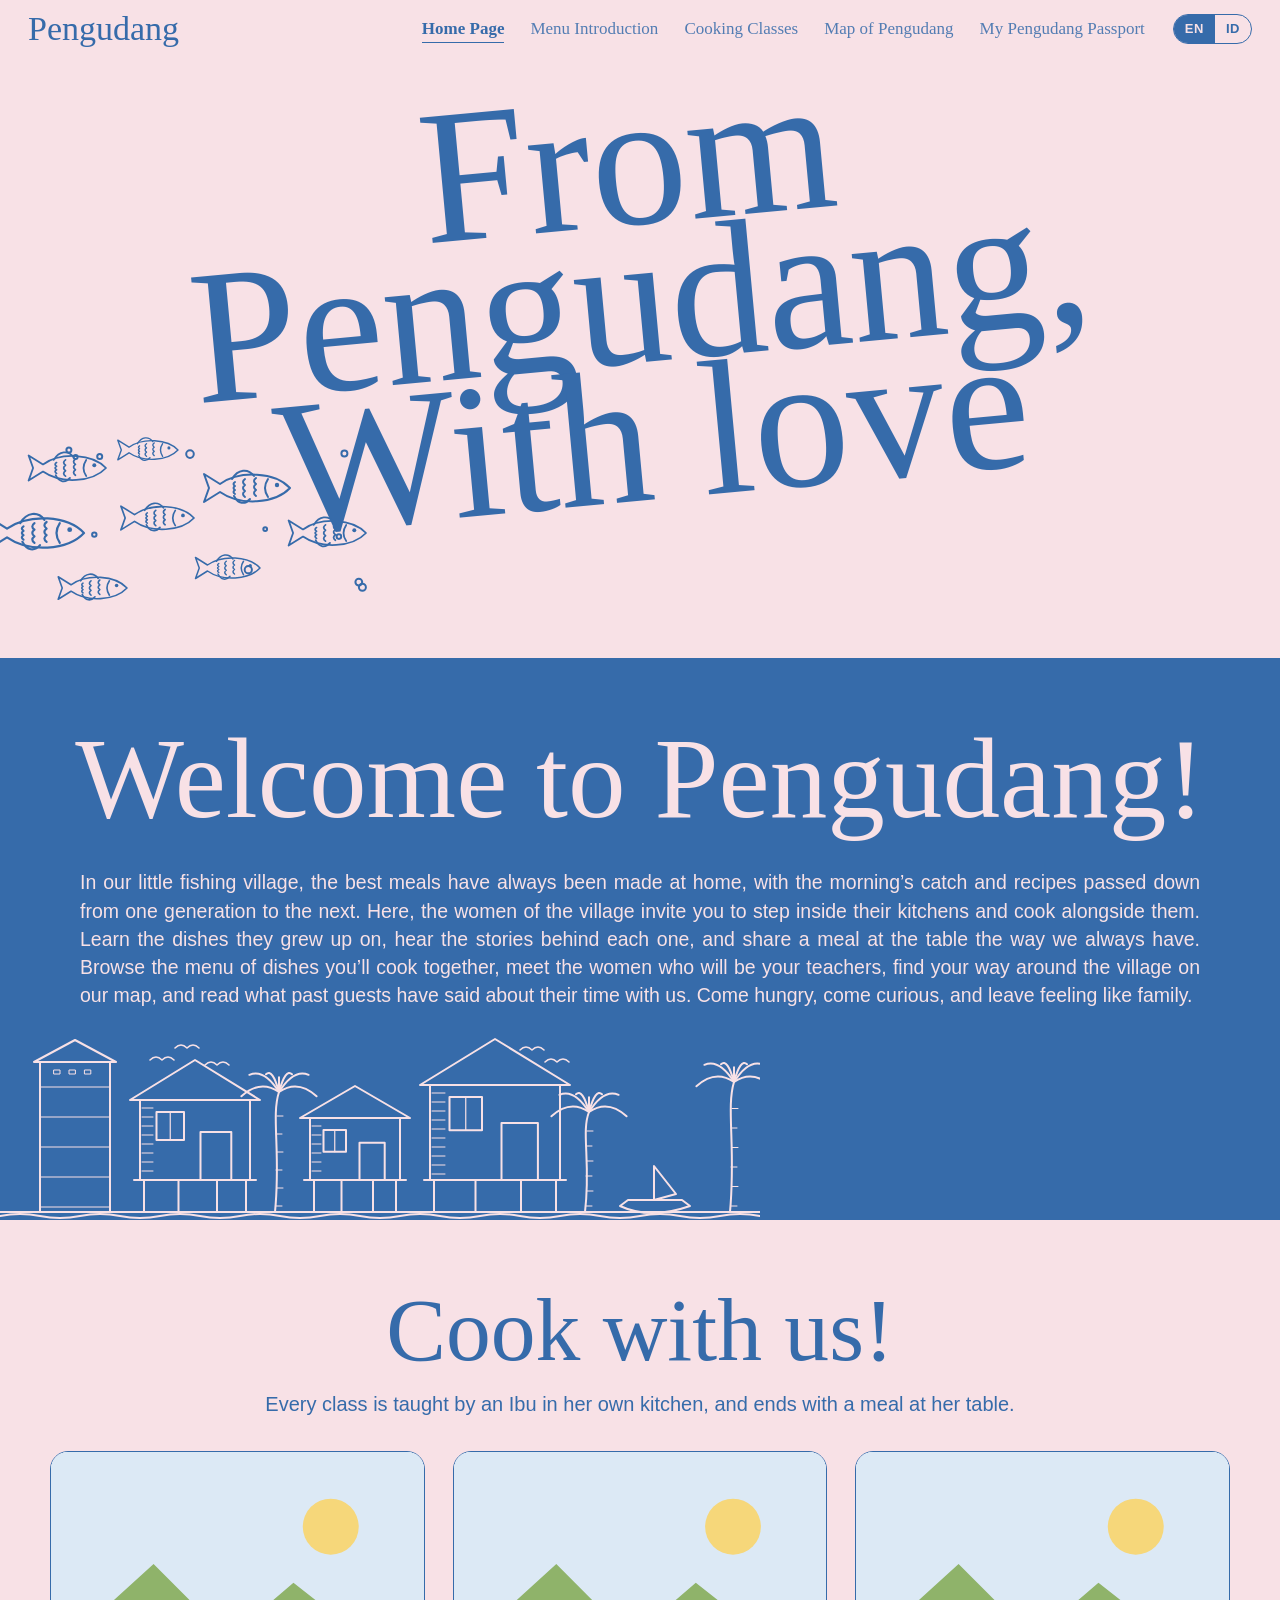
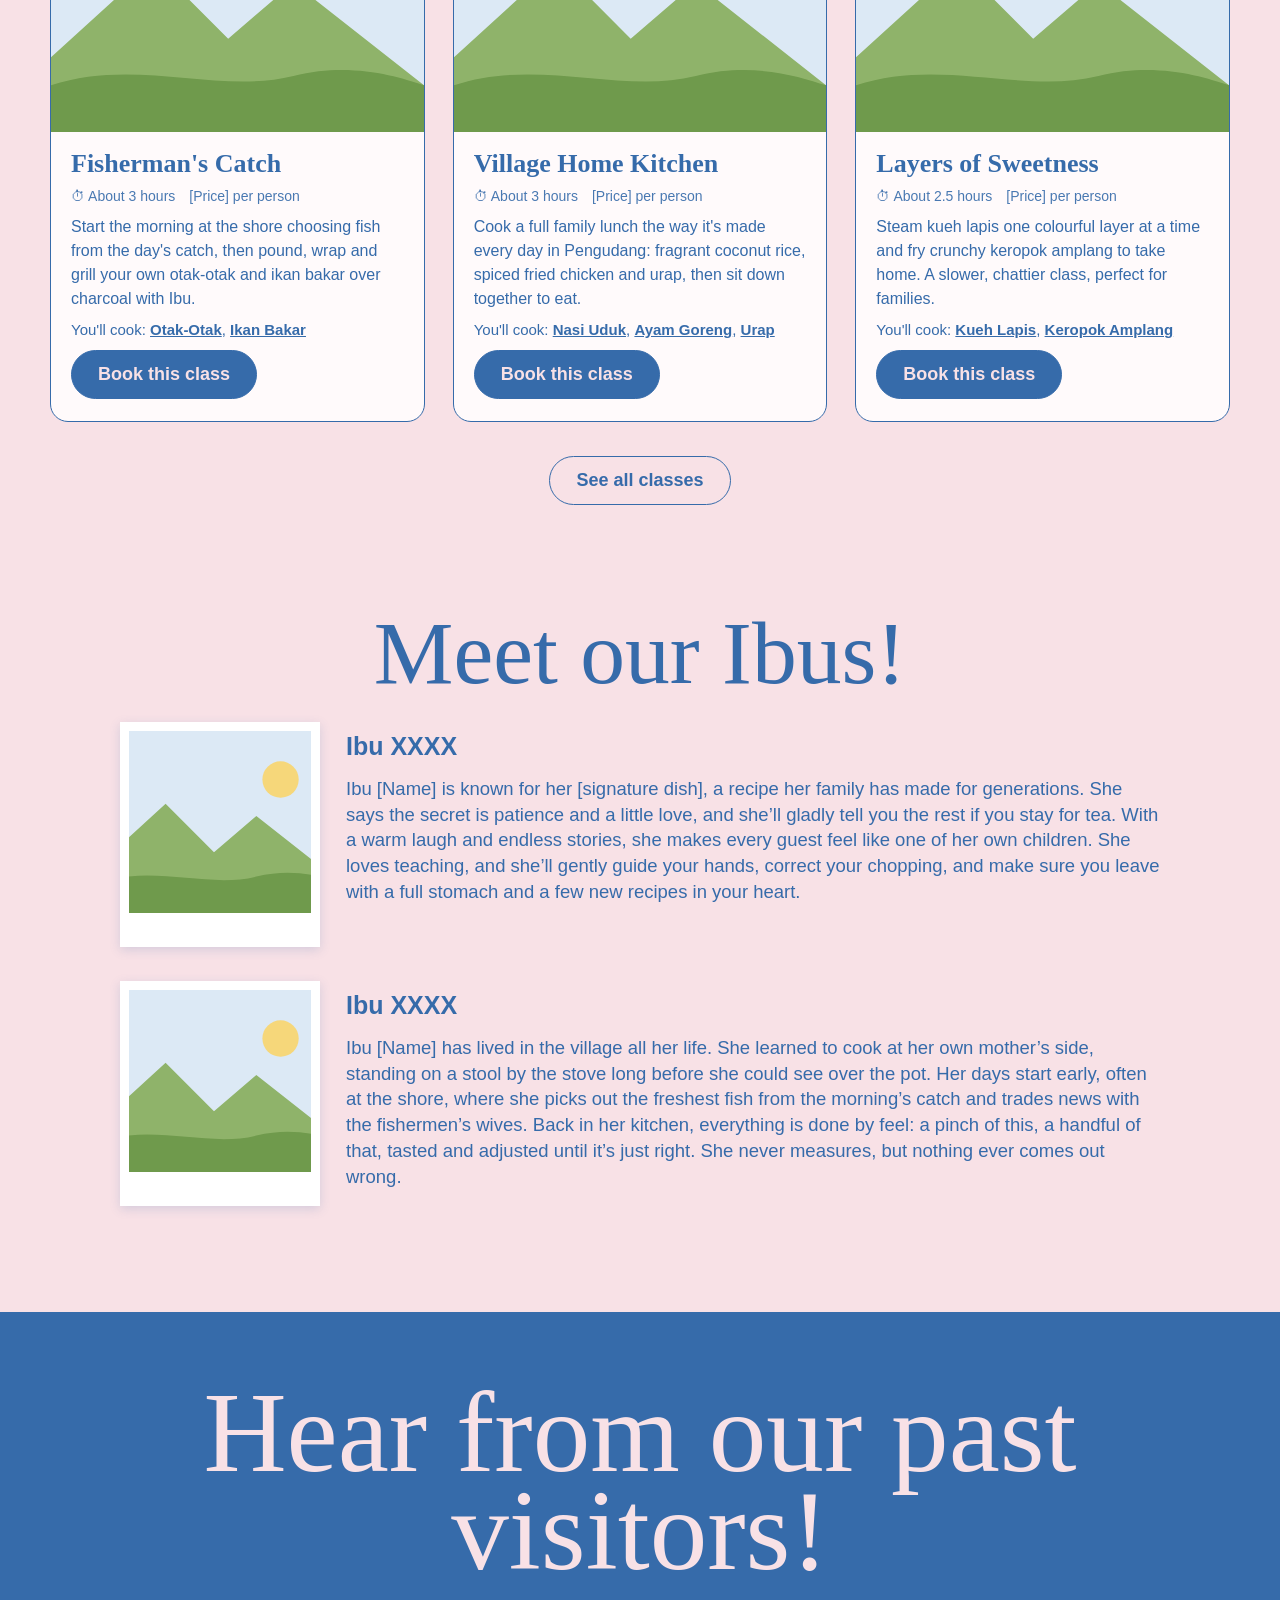
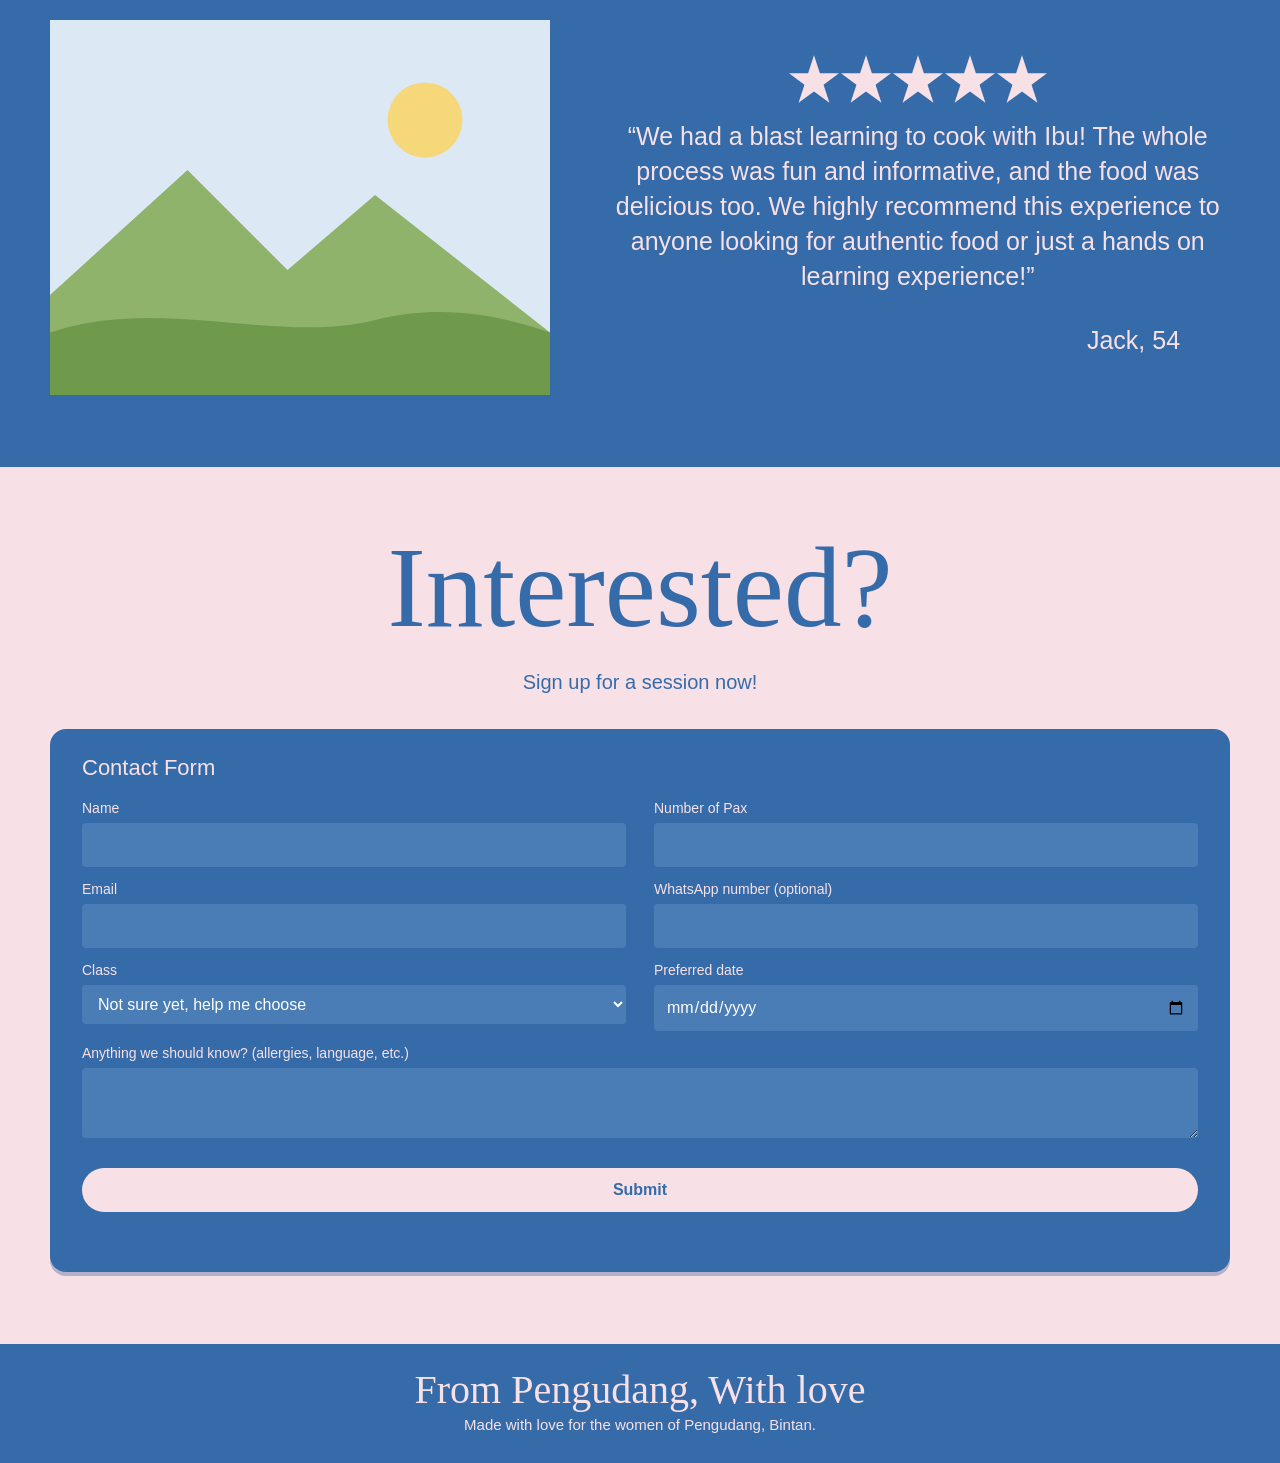
==== index.html @ 077ce066 "Pengudang cooking class website from Canva design Bilingual (EN/ID) static site: home, menu with dis" ====
<!doctype html>
<html lang="en">
<head>
<meta charset="utf-8">
<meta name="viewport" content="width=device-width, initial-scale=1">
<title>From Pengudang, With love</title>
<meta name="description" content="Cook with the women of Pengudang, a fishing village on Bintan island, Indonesia. Cooking classes, village map and stories behind each dish.">
<link rel="icon" href="images/graphics/favicon.svg" type="image/svg+xml">
<link rel="stylesheet" href="css/fonts.css">
<link rel="stylesheet" href="css/style.css">
</head>
<body data-page="home">
<header id="nav"></header>
<main>
  <section class="section section--pink hero">
    <h1 class="hero__title" data-i18n-html="home.title">From Pengudang,<br>With love</h1>
    <div class="deco deco--fish" aria-hidden="true"></div>
  </section>

  <section class="section section--blue welcome">
    <div class="wrap">
      <h2 class="script-title" data-i18n="home.welcome">Welcome to Pengudang!</h2>
      <p data-i18n="home.intro"></p>
    </div>
    <div class="deco deco--village" aria-hidden="true"></div>
  </section>

  <section class="section section--pink">
    <div class="wrap">
      <h2 class="script-title script-title--md" data-i18n="home.classesTitle">Cook with us!</h2>
      <p class="subtitle" data-i18n="home.classesSub"></p>
      <div class="class-grid" id="home-classes"></div>
      <p class="center"><a class="btn" href="classes.html" data-i18n="home.allClasses">See all classes</a></p>
    </div>
  </section>

  <section class="section section--pink" style="padding-top:20px">
    <div class="wrap">
      <h2 class="script-title script-title--md" data-i18n="home.ibus">Meet our Ibus!</h2>
      <div id="ibus"></div>
    </div>
  </section>

  <section class="section section--blue">
    <div class="wrap">
      <h2 class="script-title" data-i18n="home.reviews">Hear from our past visitors!</h2>
      <div id="reviews"></div>
    </div>
  </section>

  <section class="section section--pink" id="book">
    <div class="wrap">
      <h2 class="script-title" data-i18n="home.interested">Interested?</h2>
      <p class="subtitle" data-i18n="home.signup">Sign up for a session now!</p>
      <div data-booking></div>
    </div>
  </section>
</main>
<footer id="footer"></footer>
<script src="js/i18n.js"></script>
<script src="js/data.js"></script>
<script src="js/main.js"></script>
</body>
</html>
---- css/fonts.css ----
/* Self-hosted Google Fonts (via Fontsource, SIL Open Font License) */
@font-face { font-family: "Allison"; src: url(../fonts/allison-latin-400-normal.woff2) format("woff2"); font-weight: 400; font-display: swap; }
@font-face { font-family: "Arimo"; src: url(../fonts/arimo-latin-400-normal.woff2) format("woff2"); font-weight: 400; font-display: swap; }
@font-face { font-family: "Arimo"; src: url(../fonts/arimo-latin-600-normal.woff2) format("woff2"); font-weight: 600; font-display: swap; }
@font-face { font-family: "Arimo"; src: url(../fonts/arimo-latin-700-normal.woff2) format("woff2"); font-weight: 700; font-display: swap; }
@font-face { font-family: "Cormorant Garamond"; src: url(../fonts/cormorant-garamond-latin-500-normal.woff2) format("woff2"); font-weight: 500; font-display: swap; }
@font-face { font-family: "Cormorant Garamond"; src: url(../fonts/cormorant-garamond-latin-600-normal.woff2) format("woff2"); font-weight: 600; font-display: swap; }
@font-face { font-family: "Cormorant Garamond"; src: url(../fonts/cormorant-garamond-latin-700-normal.woff2) format("woff2"); font-weight: 700; font-display: swap; }
---- css/style.css ----
/* From Pengudang, With love — styles matched to the Canva design */
:root {
  --blue: #366baa;
  --blue-dark: #2b5a93;
  --pink: #f8e1e6;
  --pink-deep: #f1c9d2;
  --white: #fffafb;
  --script: "Allison", "Sacramento", cursive;
  --serif: "Cormorant Garamond", "Libre Caslon Text", Georgia, serif;
  --sans: "Arimo", "Open Sans", Arial, sans-serif;
  --maxw: 1180px;
}

* { box-sizing: border-box; }
html { scroll-behavior: smooth; }
body {
  margin: 0;
  background: var(--pink);
  color: var(--blue);
  font-family: var(--sans);
  font-size: 18px;
  line-height: 1.5;
  -webkit-font-smoothing: antialiased;
}
img { max-width: 100%; display: block; }
a { color: inherit; }
button { font: inherit; }

/* ---------- Sections ---------- */
.section { position: relative; padding: 72px 24px; overflow: hidden; }
.section--blue { background: var(--blue); color: var(--pink); }
.section--pink { background: var(--pink); color: var(--blue); }
.wrap { max-width: var(--maxw); margin: 0 auto; position: relative; z-index: 1; }

.script-title {
  font-family: var(--script);
  font-weight: 400;
  line-height: .85;
  text-align: center;
  margin: 0 0 .35em;
  font-size: clamp(64px, 9vw, 120px);
}
.script-title--md { font-size: clamp(56px, 7vw, 96px); }
.subtitle { text-align: center; margin: -10px 0 32px; font-size: 20px; }
.subtitle a { font-weight: 700; }

/* ---------- Navigation ---------- */
.nav {
  position: sticky; top: 0; z-index: 50;
  display: flex; align-items: center; justify-content: flex-end; gap: 28px;
  padding: 12px 28px;
  background: rgba(248, 225, 230, .94);
  backdrop-filter: blur(6px);
  font-family: var(--serif);
  font-size: 17px;
}
.nav--blue { background: rgba(54, 107, 170, .96); color: var(--pink); }
.nav__brand { margin-right: auto; font-family: var(--script); font-size: 34px; line-height: 1; text-decoration: none; }
.nav__links { display: flex; gap: 26px; list-style: none; margin: 0; padding: 0; }
.nav__links a { text-decoration: none; opacity: .85; padding: 4px 0; border-bottom: 1.5px solid transparent; }
.nav__links a:hover { opacity: 1; }
.nav__links a[aria-current="page"] { opacity: 1; font-weight: 700; border-bottom-color: currentColor; }
.lang { display: inline-flex; border: 1.5px solid currentColor; border-radius: 99px; overflow: hidden; font-family: var(--sans); font-size: 13px; }
.lang button { background: none; border: 0; color: inherit; padding: 4px 11px; cursor: pointer; font-weight: 700; letter-spacing: .04em; }
.lang button[aria-pressed="true"] { background: var(--blue); color: var(--pink); }
.nav--blue .lang button[aria-pressed="true"] { background: var(--pink); color: var(--blue); }
.nav__toggle { display: none; background: none; border: 0; color: inherit; cursor: pointer; padding: 4px; }

/* ---------- Hero ---------- */
.hero { min-height: 600px; display: grid; place-items: center; padding-top: 30px; padding-bottom: 150px; }
.hero__title {
  font-family: var(--script);
  font-size: clamp(96px, 15vw, 210px);
  line-height: .72;
  text-align: center;
  font-weight: 400;
  transform: rotate(-5.3deg);
  margin: 0;
}
.deco {
  position: absolute; pointer-events: none;
  -webkit-mask-repeat: no-repeat; mask-repeat: no-repeat;
  -webkit-mask-size: contain; mask-size: contain;
  -webkit-mask-position: left bottom; mask-position: left bottom;
}
.deco--fish { left: 0; bottom: 30px; width: min(400px, 60vw); aspect-ratio: 2/1; background: var(--blue);
  -webkit-mask-image: url(../images/graphics/fish.svg); mask-image: url(../images/graphics/fish.svg); }
.deco--fish-right { left: auto; right: 0; top: 40px; bottom: auto; transform: scaleX(-1); opacity: .5; width: min(240px, 40vw); }
.deco--village { left: 0; bottom: 0; width: min(760px, 95vw); aspect-ratio: 4/1; background: var(--pink);
  -webkit-mask-image: url(../images/graphics/village.svg); mask-image: url(../images/graphics/village.svg); }

/* ---------- Welcome ---------- */
.welcome { padding-bottom: 210px; }
.welcome p { text-align: justify; font-size: 19.5px; line-height: 1.45; max-width: 1120px; margin: 0 auto; }
.btn {
  display: inline-block; text-decoration: none; cursor: pointer;
  border: 1.5px solid currentColor; border-radius: 99px;
  padding: 10px 26px; font-weight: 700; background: transparent; color: inherit;
  transition: background .15s, color .15s;
}
.btn--solid { background: var(--blue); color: var(--pink); border-color: var(--blue); }
.btn--solid:hover { background: var(--blue-dark); }
.section--blue .btn--solid { background: var(--pink); color: var(--blue); border-color: var(--pink); }
.btn:hover { background: var(--blue); color: var(--pink); }
.section--blue .btn:hover { background: var(--pink); color: var(--blue); }
.center { text-align: center; }

/* ---------- Class cards ---------- */
.class-grid { display: grid; grid-template-columns: repeat(3, 1fr); gap: 28px; margin: 10px 0 34px; }
.class-card {
  background: var(--white); border: 1.5px solid var(--blue); border-radius: 18px; overflow: hidden;
  display: flex; flex-direction: column;
}
.class-card__img { aspect-ratio: 4/3; object-fit: cover; width: 100%; background: #dce9f5; }
.class-card__body { padding: 18px 20px 22px; display: flex; flex-direction: column; gap: 8px; flex: 1; }
.class-card h3 { font-family: var(--serif); font-size: 26px; margin: 0; line-height: 1.1; }
.class-card .meta { font-size: 14px; display: flex; gap: 14px; flex-wrap: wrap; opacity: .9; }
.class-card p { margin: 0; font-size: 16px; }
.class-card .dishes { font-size: 15px; }
.class-card .dishes a { font-weight: 700; }
.class-card .btn { margin-top: auto; align-self: flex-start; }
.includes { display: grid; grid-template-columns: repeat(4, 1fr); gap: 18px; list-style: none; padding: 0; margin: 0; }
.includes li { border: 1.5px dashed var(--blue); border-radius: 14px; padding: 16px; font-size: 16px; text-align: center; }

/* ---------- Ibus ---------- */
.ibu { display: grid; grid-template-columns: 200px 1fr; gap: 26px; align-items: start; max-width: 1040px; margin: 0 auto 34px; }
.polaroid { background: #fff; padding: 9px 9px 34px; box-shadow: 0 3px 10px rgba(54,107,170,.18); }
.polaroid img { aspect-ratio: 1/1; object-fit: cover; width: 100%; }
.ibu h3 { margin: 6px 0 10px; font-size: 25px; font-weight: 700; }
.ibu p { margin: 0; font-size: 18.5px; line-height: 1.4; }

/* ---------- Reviews ---------- */
.review { display: grid; grid-template-columns: 1fr 1.25fr; gap: 56px; align-items: center; }
.review__img { width: 100%; aspect-ratio: 4/3; object-fit: cover; }
.review__body { text-align: center; }
.stars { display: flex; justify-content: center; gap: 2px; margin-bottom: 16px; }
.stars svg { width: 50px; height: 48px; fill: var(--pink); }
.review blockquote { margin: 0; font-size: 25px; line-height: 1.4; }
.review cite { display: block; text-align: right; font-style: normal; font-size: 25px; margin-top: 28px; padding-right: 8%; }
.carousel__dots { display: flex; justify-content: center; gap: 10px; margin-top: 30px; }
.carousel__dots button { width: 12px; height: 12px; border-radius: 50%; border: 1.5px solid var(--pink); background: none; cursor: pointer; padding: 0; }
.carousel__dots button[aria-pressed="true"] { background: var(--pink); }

/* ---------- Form ---------- */
.form-card {
  background: var(--blue); color: var(--pink);
  border-radius: 16px; padding: 22px 32px 30px; max-width: 1210px; margin: 0 auto;
  box-shadow: 0 4px 0 rgba(43,90,147,.35);
}
.form-card h3 { margin: 0 0 14px; font-size: 22px; font-weight: 400; }
.form-grid { display: grid; grid-template-columns: 1fr 1fr; gap: 0 28px; }
.form-grid .full { grid-column: 1 / -1; }
.field { display: block; margin-bottom: 12px; }
.field span { display: block; font-size: 14px; margin-bottom: 4px; }
.field input, .field select, .field textarea {
  width: 100%; border: 0; border-radius: 4px; padding: 10px 12px;
  background: #4a7cb6; color: #fff; font: inherit; font-size: 16px;
}
.field input::placeholder, .field textarea::placeholder { color: rgba(255,255,255,.6); }
.field input:focus, .field select:focus, .field textarea:focus { outline: 2px solid var(--pink); }
.field select option { color: #222; }
.field textarea { min-height: 70px; resize: vertical; }
.submit {
  display: block; width: 100%; margin-top: 10px; border: 0; border-radius: 99px;
  background: var(--pink); color: var(--blue); padding: 10px; font-weight: 700; cursor: pointer; font-size: 16px;
}
.submit:hover { background: #fff; }
.form-msg { margin: 14px 0 0; text-align: center; font-size: 16px; min-height: 1em; }

/* ---------- Menu ---------- */
.menu-cat { margin-bottom: 28px; }
.menu-cat h2 {
  font-family: var(--serif); font-weight: 500; font-size: 30px; margin: 0 0 12px;
  text-decoration: underline; text-underline-offset: 5px; text-decoration-thickness: 1.5px;
}
.dish-grid { display: grid; grid-template-columns: repeat(2, 1fr); gap: 26px 40px; max-width: 900px; margin: 0 auto; }
.dish-grid--single { grid-template-columns: 1fr; }
.dish { text-align: center; text-decoration: none; display: block; }
.dish img {
  width: min(250px, 100%); aspect-ratio: 1/1; object-fit: cover; margin: 0 auto 10px;
  border-radius: 50%; transition: transform .2s;
}
.dish:hover img { transform: scale(1.04) rotate(-2deg); }
.dish span { font-size: 17px; text-decoration: underline; text-underline-offset: 3px; }

.dish-detail { display: none; }
.dish-detail.is-open { display: block; }
.dish-detail .script-title { text-align: left; margin-bottom: 18px; }
.dish-detail__story { font-size: 20px; margin: 0 0 26px; }
.dish-detail__row { display: grid; grid-template-columns: 380px 1fr; gap: 40px; align-items: center; }
.dish-detail__row img { border-radius: 50%; aspect-ratio: 1/1; object-fit: cover; width: 100%; }
.dish-detail__row p { font-size: 18px; margin: 0; }
.dish-detail__actions { display: flex; justify-content: flex-end; gap: 14px; margin-top: 24px; flex-wrap: wrap; }

/* ---------- Map ---------- */
.map-box { position: relative; max-width: 620px; margin: 0 auto; }
.map-box img { width: 100%; }
.marker {
  position: absolute; transform: translate(-50%, -100%);
  width: 38px; height: 50px; background: none; border: 0; padding: 0; cursor: pointer;
  transition: transform .15s;
}
.marker:hover, .marker:focus-visible { transform: translate(-50%, -108%) scale(1.12); }
.marker svg { width: 100%; height: 100%; filter: drop-shadow(0 2px 2px rgba(0,0,0,.35)); }
.marker.is-stamped svg .pin { fill: #c2185b; }
.marker__label {
  position: absolute; left: 50%; top: -6px; transform: translate(-50%, -100%);
  background: var(--pink); color: var(--blue); font-size: 13px; font-weight: 700;
  padding: 3px 8px; border-radius: 6px; white-space: nowrap; opacity: 0; transition: opacity .15s; pointer-events: none;
}
.marker:hover .marker__label, .marker:focus-visible .marker__label { opacity: 1; }
.map-link { display: block; text-align: center; margin-top: 18px; font-size: 15px; }

.landmark { margin-bottom: 44px; scroll-margin-top: 80px; }
.landmark h3 { font-family: var(--serif); font-weight: 500; font-size: 30px; margin: 0 0 14px; }
.landmark__row { display: grid; grid-template-columns: 380px 1fr; gap: 34px; align-items: start; }
.landmark__row img { width: 100%; aspect-ratio: 4/3; object-fit: cover; }
.landmark__row p { margin: 0 0 14px; font-size: 18px; }
.landmark.is-flash { animation: flash 1.2s ease; }
@keyframes flash { 0%, 100% { background: transparent; } 30% { background: rgba(54,107,170,.08); } }

.guest-grid { display: grid; grid-template-columns: repeat(3, 1fr); gap: 22px; align-items: stretch; }
.guest-grid img { width: 100%; aspect-ratio: 4/3; object-fit: cover; }
.add-box {
  border: 2px dashed var(--blue); display: flex; flex-direction: column; align-items: center; justify-content: center;
  text-align: center; padding: 20px; font-weight: 700; font-size: 18px; cursor: pointer; background: none; color: var(--blue);
  min-height: 200px; gap: 12px;
}
.add-box:hover { background: rgba(54,107,170,.06); }
.add-box .plus { width: 36px; height: 36px; border: 2px solid var(--blue); display: grid; place-items: center; font-size: 22px; line-height: 1; }

/* ---------- Passport ---------- */
.passport-page .script-title { font-size: clamp(56px, 6vw, 80px); margin-top: 10px; }
.passport {
  display: grid; grid-template-columns: 1fr 1fr; max-width: 980px; margin: 0 auto;
  border: 2px solid #1d2a3d; border-radius: 14px; overflow: hidden;
  background: #efe9de; box-shadow: 0 10px 30px rgba(54,107,170,.25);
  min-height: 520px;
}
.passport__left, .passport__right { padding: 28px; position: relative; }
.passport__left { background: linear-gradient(90deg, #ece6da 85%, #ddd5c6); }
.passport__right { background: linear-gradient(90deg, #d9d1c1, #f2ede3 12%); }
.passport__right::before {
  content: ""; position: absolute; inset: 40px; opacity: .05; pointer-events: none;
  background: url(../images/graphics/globe.svg) center/contain no-repeat;
}
.passport label.name { display: block; font-size: 12px; text-transform: uppercase; letter-spacing: .1em; color: #5b5b5b; }
.passport input.name {
  width: 100%; border: 0; border-bottom: 1.5px solid #9a917f; background: transparent; padding: 6px 0;
  font-family: var(--script); font-size: 44px; color: var(--blue); line-height: 1;
}
.passport input.name:focus { outline: none; border-bottom-color: var(--blue); }
.photos { position: relative; margin-top: 18px; min-height: 330px; }
.photo-frame {
  position: absolute; width: 58%; padding: 8px; background: #fff;
  border: 3px solid transparent;
  border-image: repeating-linear-gradient(45deg, #c62828 0 10px, #fff 10px 20px, #1565c0 20px 30px, #fff 30px 40px) 6;
  box-shadow: 0 4px 10px rgba(0,0,0,.25);
}
.photo-frame img { aspect-ratio: 4/3; object-fit: cover; width: 100%; }
.photo-frame:nth-child(1) { left: 2%; top: 0; transform: rotate(-6deg); }
.photo-frame:nth-child(2) { left: 30%; top: 140px; transform: rotate(5deg); }
.photo-frame:nth-child(3) { left: 8%; top: 220px; transform: rotate(-2deg); }
.photo-frame .remove { position: absolute; top: -10px; right: -10px; width: 24px; height: 24px; border-radius: 50%; border: 0; background: var(--blue); color: #fff; cursor: pointer; font-size: 14px; line-height: 1; }
.photos .add-box { position: absolute; left: 12%; top: 40px; width: 70%; min-height: 200px; font-size: 16px; }

.stamps-title { font-family: var(--serif); font-size: 24px; margin: 0 0 4px; position: relative; }
.progress { font-size: 14px; margin: 0 0 16px; color: #4c5b70; position: relative; }
.stamp-grid { display: grid; grid-template-columns: repeat(3, 1fr); gap: 14px; position: relative; }
.stamp {
  aspect-ratio: 1/1; border-radius: 50%; display: grid; place-items: center; text-align: center;
  font-size: 11px; font-weight: 700; padding: 10px; line-height: 1.2;
  border: 2px dashed #b8ae9b; color: #a39a88; text-transform: uppercase; letter-spacing: .04em;
}
.stamp.is-on {
  border: 3px double var(--c, var(--blue)); color: var(--c, var(--blue));
  transform: rotate(var(--r, -8deg)); background: rgba(255,255,255,.25);
  animation: thump .35s ease-out;
}
.stamp.is-on small { display: block; font-weight: 400; font-size: 10px; margin-top: 3px; }
@keyframes thump { 0% { transform: scale(1.6) rotate(var(--r)); opacity: 0; } 100% { transform: scale(1) rotate(var(--r)); opacity: 1; } }
.passport-actions { display: flex; flex-direction: column; align-items: center; gap: 10px; margin-top: 18px; }
.passport-actions a, .linklike { color: var(--blue); text-decoration: underline; background: none; border: 0; cursor: pointer; font-size: 17px; padding: 0; }
.passport-how { max-width: 760px; margin: 26px auto 0; text-align: center; font-size: 16px; }
.passport-how a { font-weight: 700; }
.cook-btn { position: relative; margin-top: 16px; font-size: 14px; padding: 7px 16px; }

/* ---------- Modal ---------- */
.modal { border: 0; padding: 0; border-radius: 16px; max-width: min(680px, 92vw); color: var(--blue); background: var(--pink); }
.modal::backdrop { background: rgba(29, 42, 61, .55); }
.modal__inner { padding: 26px; }
.modal img { width: 100%; aspect-ratio: 16/9; object-fit: cover; border-radius: 10px; margin-bottom: 14px; }
.modal h3 { font-family: var(--serif); font-size: 30px; margin: 0 0 8px; }
.modal p { margin: 0 0 12px; font-size: 16.5px; }
.modal__close { position: absolute; top: 10px; right: 12px; border: 0; background: var(--blue); color: var(--pink); width: 32px; height: 32px; border-radius: 50%; cursor: pointer; font-size: 18px; }
.modal__actions { display: flex; gap: 12px; flex-wrap: wrap; }

/* ---------- Footer ---------- */
.footer { background: var(--blue); color: var(--pink); text-align: center; padding: 26px 20px; font-size: 15px; }
.footer .script { font-family: var(--script); font-size: 40px; line-height: 1; display: block; margin-bottom: 4px; }

.visually-hidden { position: absolute; width: 1px; height: 1px; overflow: hidden; clip: rect(0 0 0 0); }

/* ---------- Responsive ---------- */
@media (max-width: 1000px) {
  .class-grid { grid-template-columns: 1fr 1fr; }
  .includes { grid-template-columns: 1fr 1fr; }
}
@media (max-width: 860px) {
  .nav { justify-content: space-between; gap: 12px; padding: 10px 16px; }
  .nav__toggle { display: block; order: 3; }
  .nav__links {
    display: none; position: absolute; top: 100%; left: 0; right: 0; flex-direction: column; gap: 0;
    background: inherit; padding: 6px 16px 14px; box-shadow: 0 8px 14px rgba(0,0,0,.08);
  }
  .nav.is-open .nav__links { display: flex; }
  .nav__links a { display: block; padding: 10px 0; }
  .nav__brand { font-size: 30px; }
  .lang { margin-left: auto; }
  .section { padding: 56px 16px; }
  .hero { min-height: 440px; padding-bottom: 120px; }
  .welcome { padding-bottom: 130px; }
  .welcome p { text-align: left; font-size: 17px; }
  .ibu { grid-template-columns: 1fr; justify-items: center; text-align: center; }
  .ibu .polaroid { width: 200px; }
  .review { grid-template-columns: 1fr; gap: 26px; }
  .review blockquote, .review cite { font-size: 20px; }
  .review cite { text-align: center; padding: 0; }
  .form-card { padding: 20px; }
  .form-grid { grid-template-columns: 1fr; }
  .dish-detail__row, .landmark__row { grid-template-columns: 1fr; }
  .dish-detail__row img { max-width: 300px; margin: 0 auto; }
  .guest-grid { grid-template-columns: 1fr 1fr; }
  .passport { grid-template-columns: 1fr; }
  .passport__right::before { inset: 20px; }
}
@media (max-width: 560px) {
  body { font-size: 16px; }
  .class-grid, .includes { grid-template-columns: 1fr; }
  .dish-grid { grid-template-columns: 1fr 1fr; gap: 20px; }
  .guest-grid { grid-template-columns: 1fr; }
  .stars svg { width: 36px; height: 34px; }
  .photos { min-height: 300px; }
}
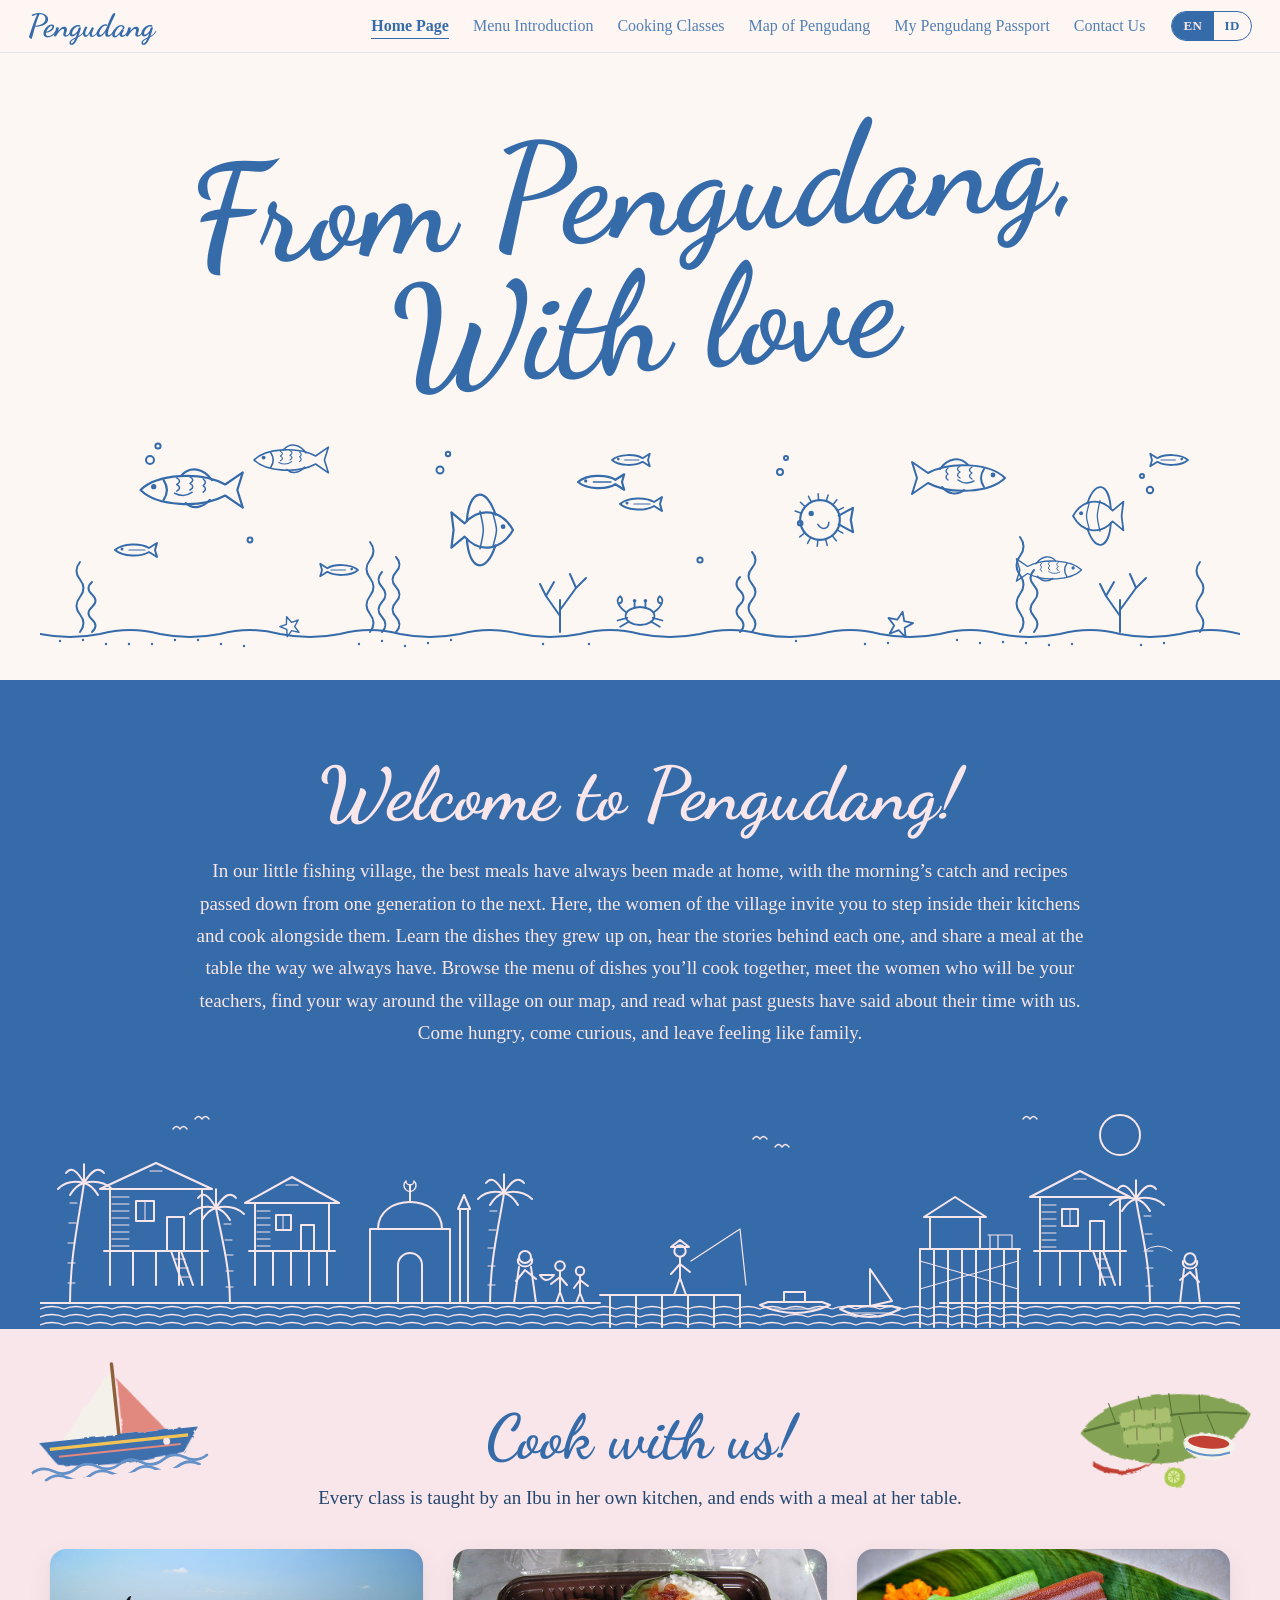
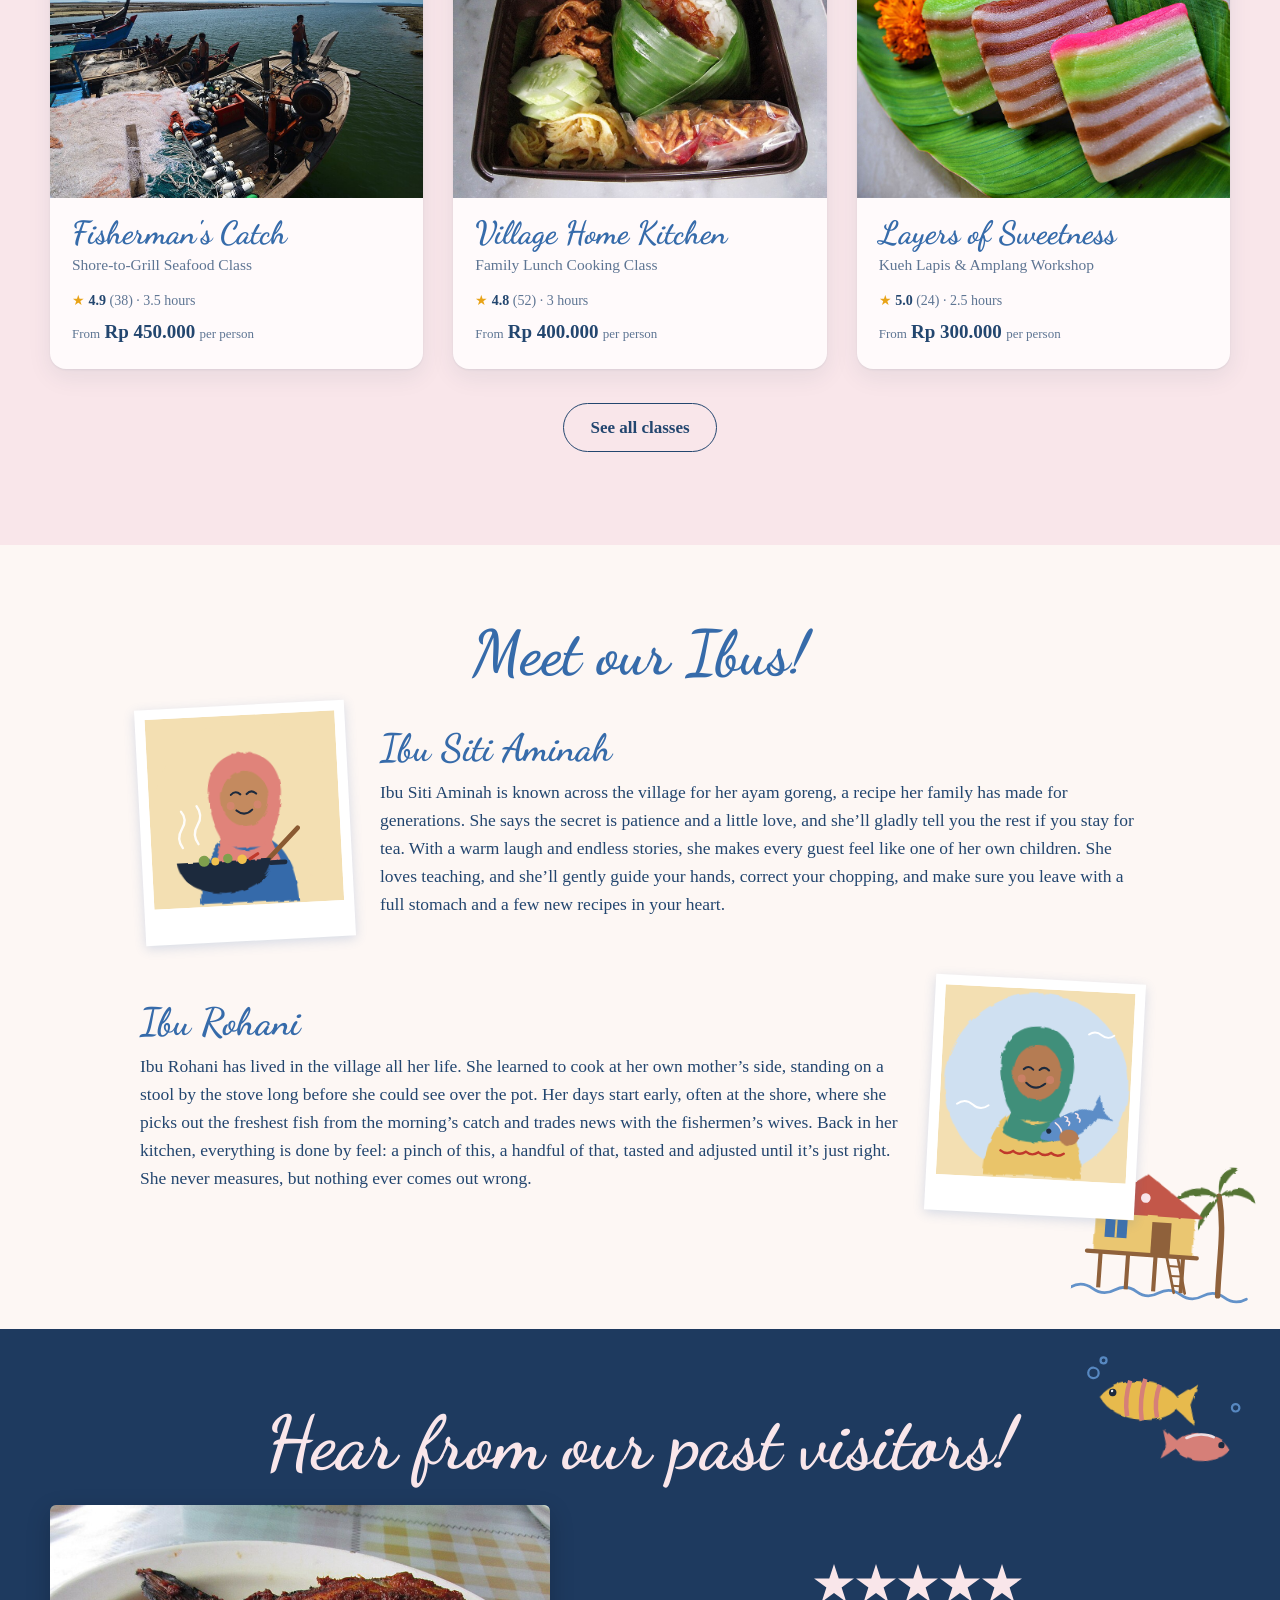
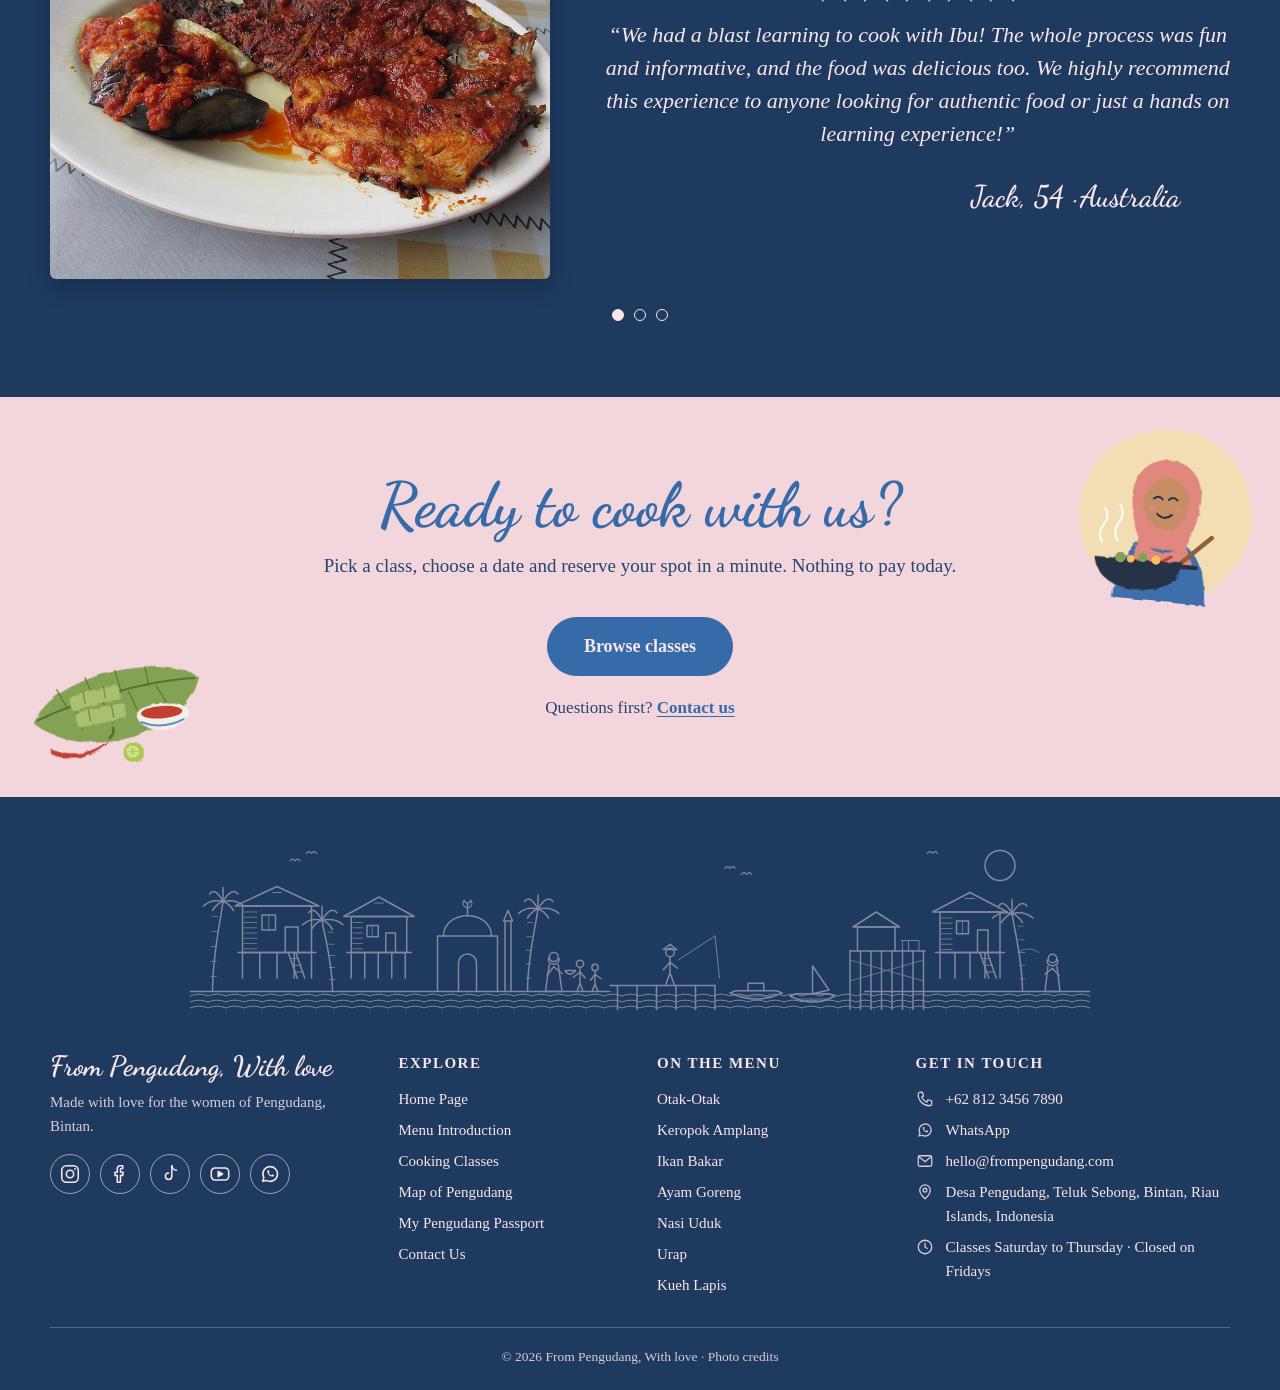
==== commit 4c60448a: "Redesign: real photos, line art, class pages with booking, contact page - New fonts (Dancing Script " ====
--- a/index.html
+++ b/index.html
@@ -12,9 +12,9 @@
 <body data-page="home">
 <header id="nav"></header>
 <main>
-  <section class="section section--pink hero">
+  <section class="section section--cream hero">
     <h1 class="hero__title" data-i18n-html="home.title">From Pengudang,<br>With love</h1>
-    <div class="deco deco--fish" aria-hidden="true"></div>
+    <img class="band" src="images/graphics/fish-band.svg" alt="" aria-hidden="true">
   </section>
 
   <section class="section section--blue welcome">
@@ -22,10 +22,12 @@
       <h2 class="script-title" data-i18n="home.welcome">Welcome to Pengudang!</h2>
       <p data-i18n="home.intro"></p>
     </div>
-    <div class="deco deco--village" aria-hidden="true"></div>
+    <img class="band" src="images/graphics/village-band.svg" alt="" aria-hidden="true">
   </section>
 
   <section class="section section--pink">
+    <img class="illus illus--tl" src="images/graphics/boat.svg" alt="" aria-hidden="true">
+    <img class="illus illus--tr" src="images/graphics/food.svg" alt="" aria-hidden="true">
     <div class="wrap">
       <h2 class="script-title script-title--md" data-i18n="home.classesTitle">Cook with us!</h2>
       <p class="subtitle" data-i18n="home.classesSub"></p>
@@ -34,25 +36,30 @@
     </div>
   </section>
 
-  <section class="section section--pink" style="padding-top:20px">
+  <section class="section section--cream">
+    <img class="illus illus--br" src="images/graphics/house.svg" alt="" aria-hidden="true">
     <div class="wrap">
       <h2 class="script-title script-title--md" data-i18n="home.ibus">Meet our Ibus!</h2>
       <div id="ibus"></div>
     </div>
   </section>
 
-  <section class="section section--blue">
+  <section class="section section--navy">
+    <img class="illus illus--tr" src="images/graphics/fishes.svg" alt="" aria-hidden="true">
     <div class="wrap">
       <h2 class="script-title" data-i18n="home.reviews">Hear from our past visitors!</h2>
       <div id="reviews"></div>
     </div>
   </section>
 
-  <section class="section section--pink" id="book">
+  <section class="section section--rose cta">
+    <img class="illus illus--bl" src="images/graphics/food.svg" alt="" aria-hidden="true">
+    <img class="illus illus--tr" src="images/graphics/ibu-1.svg" alt="" aria-hidden="true">
     <div class="wrap">
-      <h2 class="script-title" data-i18n="home.interested">Interested?</h2>
-      <p class="subtitle" data-i18n="home.signup">Sign up for a session now!</p>
-      <div data-booking></div>
+      <h2 class="script-title script-title--md" data-i18n="home.ctaTitle">Ready to cook with us?</h2>
+      <p class="subtitle" data-i18n="home.ctaText"></p>
+      <p class="center"><a class="btn btn--solid btn--lg" href="classes.html" data-i18n="home.ctaBtn">Browse classes</a></p>
+      <p class="center cta__q"><span data-i18n="home.ctaQ">Questions first?</span> <a href="contact.html" data-i18n="home.ctaContact">Contact us</a></p>
     </div>
   </section>
 </main>
--- a/css/fonts.css
+++ b/css/fonts.css
@@ -1,8 +1,6 @@
-/* Self-hosted Google Fonts (via Fontsource, SIL Open Font License) */
-@font-face { font-family: "Allison"; src: url(../fonts/allison-latin-400-normal.woff2) format("woff2"); font-weight: 400; font-display: swap; }
-@font-face { font-family: "Arimo"; src: url(../fonts/arimo-latin-400-normal.woff2) format("woff2"); font-weight: 400; font-display: swap; }
-@font-face { font-family: "Arimo"; src: url(../fonts/arimo-latin-600-normal.woff2) format("woff2"); font-weight: 600; font-display: swap; }
-@font-face { font-family: "Arimo"; src: url(../fonts/arimo-latin-700-normal.woff2) format("woff2"); font-weight: 700; font-display: swap; }
-@font-face { font-family: "Cormorant Garamond"; src: url(../fonts/cormorant-garamond-latin-500-normal.woff2) format("woff2"); font-weight: 500; font-display: swap; }
-@font-face { font-family: "Cormorant Garamond"; src: url(../fonts/cormorant-garamond-latin-600-normal.woff2) format("woff2"); font-weight: 600; font-display: swap; }
-@font-face { font-family: "Cormorant Garamond"; src: url(../fonts/cormorant-garamond-latin-700-normal.woff2) format("woff2"); font-weight: 700; font-display: swap; }
+/* Self-hosted Google Fonts (via Fontsource, SIL Open Font License)
+   Dancing Script: headings. A flowing script that stays easy to read.
+   Lora: body text and sub-headings. A warm, bookish serif. */
+@font-face { font-family: "Dancing Script"; src: url(../fonts/dancing-script-latin-wght-normal.woff2) format("woff2"); font-weight: 400 700; font-display: swap; }
+@font-face { font-family: "Lora"; src: url(../fonts/lora-latin-wght-normal.woff2) format("woff2"); font-weight: 400 700; font-style: normal; font-display: swap; }
+@font-face { font-family: "Lora"; src: url(../fonts/lora-latin-wght-italic.woff2) format("woff2"); font-weight: 400 700; font-style: italic; font-display: swap; }
--- a/css/style.css
+++ b/css/style.css
@@ -1,13 +1,22 @@
-/* From Pengudang, With love — styles matched to the Canva design */
+/* From Pengudang, With love — site styles */
 :root {
   --blue: #366baa;
   --blue-dark: #2b5a93;
-  --pink: #f8e1e6;
+  --ink: #23466f;
+  --navy: #1e3a5f;
+  --pink: #f9e6ea;
   --pink-deep: #f1c9d2;
+  /* section shades: cream (lightest) → pink → rose, and sky → blue → navy */
+  --cream: #fdf7f4;
+  --rose: #f3d5dc;
+  --sky: #e5eef8;
   --white: #fffafb;
-  --script: "Allison", "Sacramento", cursive;
-  --serif: "Cormorant Garamond", "Libre Caslon Text", Georgia, serif;
-  --sans: "Arimo", "Open Sans", Arial, sans-serif;
+  --coral: #e0837a;
+  --sand: #f3dfb2;
+  --green: #4f8a3c;
+  --muted: #5e7593;
+  --script: "Dancing Script", "Brush Script MT", cursive;
+  --serif: "Lora", Georgia, "Times New Roman", serif;
   --maxw: 1180px;
 }
 
@@ -16,86 +25,105 @@
 body {
   margin: 0;
   background: var(--pink);
-  color: var(--blue);
-  font-family: var(--sans);
-  font-size: 18px;
-  line-height: 1.5;
+  color: var(--ink);
+  font-family: var(--serif);
+  font-size: 17px;
+  line-height: 1.6;
   -webkit-font-smoothing: antialiased;
 }
 img { max-width: 100%; display: block; }
-a { color: inherit; }
+a { color: inherit; text-underline-offset: 3px; }
 button { font: inherit; }
+.muted { color: var(--muted); }
+.section--blue .muted { color: rgba(249, 230, 234, .8); }
+.center { text-align: center; }
 
 /* ---------- Sections ---------- */
-.section { position: relative; padding: 72px 24px; overflow: hidden; }
+.section { position: relative; padding: 76px 24px; overflow: hidden; }
 .section--blue { background: var(--blue); color: var(--pink); }
-.section--pink { background: var(--pink); color: var(--blue); }
+.section--pink { background: var(--pink); color: var(--ink); }
+.section--cream { background: var(--cream); color: var(--ink); }
+.section--rose { background: var(--rose); color: var(--ink); }
+.section--sky { background: var(--sky); color: var(--ink); }
+.section--navy { background: var(--navy); color: var(--pink); }
+.section--navy .script-title { color: var(--pink); }
+.section--navy .btn--solid { background: var(--pink); color: var(--navy); border-color: var(--pink); }
 .wrap { max-width: var(--maxw); margin: 0 auto; position: relative; z-index: 1; }
+.wrap.narrow { max-width: 820px; }
 
 .script-title {
   font-family: var(--script);
-  font-weight: 400;
-  line-height: .85;
+  font-weight: 700;
+  line-height: 1.05;
   text-align: center;
-  margin: 0 0 .35em;
-  font-size: clamp(64px, 9vw, 120px);
-}
-.script-title--md { font-size: clamp(56px, 7vw, 96px); }
-.subtitle { text-align: center; margin: -10px 0 32px; font-size: 20px; }
-.subtitle a { font-weight: 700; }
+  margin: 0 0 .3em;
+  font-size: clamp(44px, 6vw, 74px);
+  color: var(--blue);
+}
+.section--blue .script-title { color: var(--pink); }
+.script-title--md { font-size: clamp(40px, 5vw, 62px); }
+.script-title--sm { font-size: clamp(34px, 4vw, 48px); margin-top: 56px; }
+.subtitle { text-align: center; margin: -6px auto 36px; font-size: 19px; max-width: 760px; }
+.sub-title { font-family: var(--serif); font-weight: 600; font-size: 26px; margin: 10px 0 16px; color: var(--blue); }
+
+/* ---------- Drawings ----------
+   .band = wide line art (an <img>, colour baked into the SVG).
+   .illus = coloured spot illustrations in the corners of sections. */
+.band { display: block; width: 100%; max-width: 1200px; height: auto; margin: 0 auto; pointer-events: none; }
+.welcome .band { margin-top: 10px; }
+.band-only { padding-top: 10px; padding-bottom: 10px; }
+
+.illus { position: absolute; z-index: 0; pointer-events: none; width: clamp(110px, 14vw, 190px); height: auto; opacity: .95; }
+.illus--tl { top: 28px; left: 2%; transform: rotate(-6deg); }
+.illus--tr { top: 28px; right: 2%; transform: rotate(5deg); }
+.illus--bl { bottom: 26px; left: 2%; transform: rotate(-4deg); }
+.illus--br { bottom: 26px; right: 2%; transform: rotate(4deg); }
 
 /* ---------- Navigation ---------- */
 .nav {
   position: sticky; top: 0; z-index: 50;
-  display: flex; align-items: center; justify-content: flex-end; gap: 28px;
-  padding: 12px 28px;
-  background: rgba(248, 225, 230, .94);
+  display: flex; align-items: center; justify-content: flex-end; gap: 26px;
+  padding: 10px 28px;
+  background: rgba(253, 247, 244, .95);
   backdrop-filter: blur(6px);
-  font-family: var(--serif);
-  font-size: 17px;
+  color: var(--blue);
+  font-size: 16px;
+  box-shadow: 0 1px 0 rgba(54, 107, 170, .12);
 }
 .nav--blue { background: rgba(54, 107, 170, .96); color: var(--pink); }
-.nav__brand { margin-right: auto; font-family: var(--script); font-size: 34px; line-height: 1; text-decoration: none; }
-.nav__links { display: flex; gap: 26px; list-style: none; margin: 0; padding: 0; }
+.nav__brand { margin-right: auto; font-family: var(--script); font-weight: 700; font-size: 32px; line-height: 1; text-decoration: none; }
+.nav__links { display: flex; gap: 24px; list-style: none; margin: 0; padding: 0; }
 .nav__links a { text-decoration: none; opacity: .85; padding: 4px 0; border-bottom: 1.5px solid transparent; }
-.nav__links a:hover { opacity: 1; }
-.nav__links a[aria-current="page"] { opacity: 1; font-weight: 700; border-bottom-color: currentColor; }
-.lang { display: inline-flex; border: 1.5px solid currentColor; border-radius: 99px; overflow: hidden; font-family: var(--sans); font-size: 13px; }
+.nav__links a:hover { opacity: 1; border-bottom-color: currentColor; }
+.nav__links a[aria-current="page"] { opacity: 1; font-weight: 600; border-bottom-color: currentColor; }
+.lang { display: inline-flex; border: 1.5px solid currentColor; border-radius: 99px; overflow: hidden; font-size: 13px; }
 .lang button { background: none; border: 0; color: inherit; padding: 4px 11px; cursor: pointer; font-weight: 700; letter-spacing: .04em; }
 .lang button[aria-pressed="true"] { background: var(--blue); color: var(--pink); }
 .nav--blue .lang button[aria-pressed="true"] { background: var(--pink); color: var(--blue); }
 .nav__toggle { display: none; background: none; border: 0; color: inherit; cursor: pointer; padding: 4px; }
 
 /* ---------- Hero ---------- */
-.hero { min-height: 600px; display: grid; place-items: center; padding-top: 30px; padding-bottom: 150px; }
+.hero { padding: 70px 24px 30px; display: flex; flex-direction: column; align-items: center; gap: 30px; }
 .hero__title {
   font-family: var(--script);
-  font-size: clamp(96px, 15vw, 210px);
-  line-height: .72;
+  font-weight: 700;
+  font-size: clamp(64px, 11vw, 150px);
+  line-height: .95;
   text-align: center;
-  font-weight: 400;
-  transform: rotate(-5.3deg);
+  transform: rotate(-4deg);
   margin: 0;
-}
-.deco {
-  position: absolute; pointer-events: none;
-  -webkit-mask-repeat: no-repeat; mask-repeat: no-repeat;
-  -webkit-mask-size: contain; mask-size: contain;
-  -webkit-mask-position: left bottom; mask-position: left bottom;
-}
-.deco--fish { left: 0; bottom: 30px; width: min(400px, 60vw); aspect-ratio: 2/1; background: var(--blue);
-  -webkit-mask-image: url(../images/graphics/fish.svg); mask-image: url(../images/graphics/fish.svg); }
-.deco--fish-right { left: auto; right: 0; top: 40px; bottom: auto; transform: scaleX(-1); opacity: .5; width: min(240px, 40vw); }
-.deco--village { left: 0; bottom: 0; width: min(760px, 95vw); aspect-ratio: 4/1; background: var(--pink);
-  -webkit-mask-image: url(../images/graphics/village.svg); mask-image: url(../images/graphics/village.svg); }
+  color: var(--blue);
+}
 
 /* ---------- Welcome ---------- */
-.welcome { padding-bottom: 210px; }
-.welcome p { text-align: justify; font-size: 19.5px; line-height: 1.45; max-width: 1120px; margin: 0 auto; }
+.welcome { padding-bottom: 0; }
+.welcome p { font-size: 19px; line-height: 1.7; max-width: 900px; margin: 0 auto 40px; text-align: center; }
+
+/* ---------- Buttons & links ---------- */
 .btn {
   display: inline-block; text-decoration: none; cursor: pointer;
   border: 1.5px solid currentColor; border-radius: 99px;
-  padding: 10px 26px; font-weight: 700; background: transparent; color: inherit;
+  padding: 10px 26px; font-weight: 600; background: transparent; color: inherit;
   transition: background .15s, color .15s;
 }
 .btn--solid { background: var(--blue); color: var(--pink); border-color: var(--blue); }
@@ -103,40 +131,64 @@
 .section--blue .btn--solid { background: var(--pink); color: var(--blue); border-color: var(--pink); }
 .btn:hover { background: var(--blue); color: var(--pink); }
 .section--blue .btn:hover { background: var(--pink); color: var(--blue); }
-.center { text-align: center; }
+.text-link { font-weight: 600; color: var(--blue); }
+.only-mobile { display: none !important; }
 
 /* ---------- Class cards ---------- */
-.class-grid { display: grid; grid-template-columns: repeat(3, 1fr); gap: 28px; margin: 10px 0 34px; }
+.class-grid { display: grid; grid-template-columns: repeat(3, 1fr); gap: 30px; margin: 10px 0 34px; }
+.class-grid--two { grid-template-columns: repeat(2, 1fr); max-width: 820px; margin-left: auto; margin-right: auto; }
 .class-card {
-  background: var(--white); border: 1.5px solid var(--blue); border-radius: 18px; overflow: hidden;
+  position: relative; background: var(--white); border-radius: 16px; overflow: hidden;
   display: flex; flex-direction: column;
-}
-.class-card__img { aspect-ratio: 4/3; object-fit: cover; width: 100%; background: #dce9f5; }
-.class-card__body { padding: 18px 20px 22px; display: flex; flex-direction: column; gap: 8px; flex: 1; }
-.class-card h3 { font-family: var(--serif); font-size: 26px; margin: 0; line-height: 1.1; }
-.class-card .meta { font-size: 14px; display: flex; gap: 14px; flex-wrap: wrap; opacity: .9; }
-.class-card p { margin: 0; font-size: 16px; }
-.class-card .dishes { font-size: 15px; }
-.class-card .dishes a { font-weight: 700; }
-.class-card .btn { margin-top: auto; align-self: flex-start; }
-.includes { display: grid; grid-template-columns: repeat(4, 1fr); gap: 18px; list-style: none; padding: 0; margin: 0; }
-.includes li { border: 1.5px dashed var(--blue); border-radius: 14px; padding: 16px; font-size: 16px; text-align: center; }
+  box-shadow: 0 1px 2px rgba(30,58,95,.08), 0 8px 24px rgba(30,58,95,.08);
+  transition: transform .2s, box-shadow .2s;
+}
+.class-card:hover { transform: translateY(-4px); box-shadow: 0 1px 2px rgba(30,58,95,.08), 0 16px 36px rgba(30,58,95,.16); }
+.class-card__img { aspect-ratio: 3/2; object-fit: cover; width: 100%; background: var(--sky); }
+.class-card__body { padding: 18px 22px 22px; display: flex; flex-direction: column; flex: 1; }
+.class-card h3 { font-family: var(--script); font-size: 32px; font-weight: 700; margin: 0; line-height: 1.1; color: var(--blue); }
+.class-card__link { text-decoration: none; }
+.class-card__link::after { content: ""; position: absolute; inset: 0; z-index: 1; }
+.class-card__sub { margin: 2px 0 12px; font-size: 15.5px; color: var(--muted); }
+.class-card__facts { margin: auto 0 0; font-size: 14px; color: var(--muted); }
+.class-card .price { margin: 4px 0 0; }
+.price b { font-size: 19px; color: var(--ink); }
+.price small { color: var(--muted); font-size: 13px; }
+.rating__star { color: #e8a317; }
+.rating b { color: var(--ink); }
+
+.eyebrow { font-size: 13px; letter-spacing: .16em; text-transform: uppercase; font-weight: 600; color: var(--blue); margin: 0 0 18px; display: flex; align-items: center; gap: 14px; }
+.eyebrow span { font-family: var(--script); font-size: 26px; letter-spacing: 0; text-transform: none; color: var(--coral); }
+.eyebrow::after { content: ""; flex: 1; height: 1px; background: rgba(54,107,170,.25); }
+.eyebrow--center { justify-content: center; }
+.eyebrow--center::before { content: ""; flex: 0 1 80px; height: 1px; background: rgba(54,107,170,.25); }
+.eyebrow--center::after { flex: 0 1 80px; }
+.eyebrow--sm { font-size: 12px; margin-bottom: 6px; }
+.eyebrow--sm::after { display: none; }
+
+.includes { display: grid; grid-template-columns: repeat(4, 1fr); gap: 18px; list-style: none; padding: 0; margin: 0 auto; max-width: 980px; }
+.includes li { display: flex; flex-direction: column; align-items: center; gap: 10px; text-align: center; font-size: 15.5px; line-height: 1.4; }
+.includes svg { width: 52px; height: 52px; padding: 12px; border-radius: 50%; background: var(--pink); fill: none; stroke: var(--blue); stroke-width: 1.6; stroke-linecap: round; stroke-linejoin: round; }
 
 /* ---------- Ibus ---------- */
-.ibu { display: grid; grid-template-columns: 200px 1fr; gap: 26px; align-items: start; max-width: 1040px; margin: 0 auto 34px; }
-.polaroid { background: #fff; padding: 9px 9px 34px; box-shadow: 0 3px 10px rgba(54,107,170,.18); }
-.polaroid img { aspect-ratio: 1/1; object-fit: cover; width: 100%; }
-.ibu h3 { margin: 6px 0 10px; font-size: 25px; font-weight: 700; }
-.ibu p { margin: 0; font-size: 18.5px; line-height: 1.4; }
+.ibu { display: grid; grid-template-columns: 210px 1fr; gap: 30px; align-items: center; max-width: 1000px; margin: 0 auto 38px; }
+.ibu:nth-child(even) { grid-template-columns: 1fr 210px; }
+.ibu:nth-child(even) .polaroid { order: 2; transform: rotate(3deg); }
+.polaroid { background: #fff; padding: 10px 10px 36px; box-shadow: 0 3px 12px rgba(54,107,170,.2); transform: rotate(-3deg); }
+.polaroid img { aspect-ratio: 1/1; object-fit: cover; width: 100%; background: var(--sand); }
+.ibu h3 { margin: 0 0 8px; font-family: var(--script); font-size: 38px; font-weight: 700; color: var(--blue); line-height: 1.1; }
+.ibu p { margin: 0; font-size: 17.5px; line-height: 1.6; }
 
 /* ---------- Reviews ---------- */
 .review { display: grid; grid-template-columns: 1fr 1.25fr; gap: 56px; align-items: center; }
-.review__img { width: 100%; aspect-ratio: 4/3; object-fit: cover; }
+.review__img { width: 100%; aspect-ratio: 4/3; object-fit: cover; border-radius: 6px; box-shadow: 0 8px 24px rgba(0,0,0,.2); }
 .review__body { text-align: center; }
 .stars { display: flex; justify-content: center; gap: 2px; margin-bottom: 16px; }
-.stars svg { width: 50px; height: 48px; fill: var(--pink); }
-.review blockquote { margin: 0; font-size: 25px; line-height: 1.4; }
-.review cite { display: block; text-align: right; font-style: normal; font-size: 25px; margin-top: 28px; padding-right: 8%; }
+.stars svg { width: 40px; height: 38px; fill: var(--pink); }
+.stars--sm { justify-content: flex-start; margin-bottom: 6px; }
+.stars--sm svg { width: 18px; height: 17px; fill: #e8a317; }
+.review blockquote { margin: 0; font-size: 22px; line-height: 1.5; font-style: italic; }
+.review cite { display: block; text-align: right; font-style: normal; font-family: var(--script); font-size: 30px; font-weight: 600; margin-top: 22px; padding-right: 8%; }
 .carousel__dots { display: flex; justify-content: center; gap: 10px; margin-top: 30px; }
 .carousel__dots button { width: 12px; height: 12px; border-radius: 50%; border: 1.5px solid var(--pink); background: none; cursor: pointer; padding: 0; }
 .carousel__dots button[aria-pressed="true"] { background: var(--pink); }
@@ -144,53 +196,195 @@
 /* ---------- Form ---------- */
 .form-card {
   background: var(--blue); color: var(--pink);
-  border-radius: 16px; padding: 22px 32px 30px; max-width: 1210px; margin: 0 auto;
+  border-radius: 16px; padding: 24px 32px 30px; max-width: 980px; margin: 0 auto;
   box-shadow: 0 4px 0 rgba(43,90,147,.35);
 }
-.form-card h3 { margin: 0 0 14px; font-size: 22px; font-weight: 400; }
+.section--pink .form-card { background: var(--white); color: var(--ink); box-shadow: 0 8px 24px rgba(30,58,95,.08); }
+.form-card h3 { margin: 0 0 14px; font-size: 22px; font-weight: 600; }
 .form-grid { display: grid; grid-template-columns: 1fr 1fr; gap: 0 28px; }
 .form-grid .full { grid-column: 1 / -1; }
 .field { display: block; margin-bottom: 12px; }
 .field span { display: block; font-size: 14px; margin-bottom: 4px; }
+.field--pair { display: grid; grid-template-columns: 1.4fr 1fr; gap: 12px; }
 .field input, .field select, .field textarea {
-  width: 100%; border: 0; border-radius: 4px; padding: 10px 12px;
+  width: 100%; border: 0; border-radius: 6px; padding: 10px 12px;
   background: #4a7cb6; color: #fff; font: inherit; font-size: 16px;
 }
+.section--pink .field input, .section--pink .field select, .section--pink .field textarea, .modal .field input, .modal .field textarea { background: #fff; color: var(--ink); border: 1px solid rgba(54,107,170,.3); }
 .field input::placeholder, .field textarea::placeholder { color: rgba(255,255,255,.6); }
-.field input:focus, .field select:focus, .field textarea:focus { outline: 2px solid var(--pink); }
+.field input:focus, .field select:focus, .field textarea:focus { outline: 2px solid var(--coral); }
 .field select option { color: #222; }
 .field textarea { min-height: 70px; resize: vertical; }
 .submit {
   display: block; width: 100%; margin-top: 10px; border: 0; border-radius: 99px;
-  background: var(--pink); color: var(--blue); padding: 10px; font-weight: 700; cursor: pointer; font-size: 16px;
+  background: var(--pink); color: var(--blue); padding: 11px; font-weight: 700; cursor: pointer; font-size: 16px;
 }
 .submit:hover { background: #fff; }
+.section--pink .submit { background: var(--blue); color: var(--pink); }
+.section--pink .submit:hover { background: var(--blue-dark); }
 .form-msg { margin: 14px 0 0; text-align: center; font-size: 16px; min-height: 1em; }
 
+/* ---------- Class detail page ---------- */
+.class-page { padding-top: 34px; }
+.class-layout { display: grid; grid-template-columns: minmax(0, 1fr) 360px; gap: 44px; align-items: start; }
+.crumb { display: inline-block; font-size: 15px; font-weight: 600; color: var(--blue); margin-bottom: 8px; }
+.class-title { text-align: left; margin: 0; }
+.class-sub { font-size: 21px; font-weight: 600; margin: 4px 0 6px; color: var(--blue); }
+.class-meta { margin: 0 0 18px; font-size: 15px; color: var(--muted); }
+.class-meta a { color: var(--blue); }
+.gallery { display: grid; grid-template-columns: 2fr 1fr; grid-template-rows: 1fr 1fr; gap: 8px; border-radius: 16px; overflow: hidden; aspect-ratio: 16 / 8; }
+.gallery img { width: 100%; height: 100%; object-fit: cover; }
+.gallery__main { grid-row: 1 / 3; }
+.lead { font-size: 19px; margin: 22px 0 6px; }
+.detail { padding: 26px 0; border-bottom: 1px solid rgba(54,107,170,.18); }
+.detail:last-child { border-bottom: 0; }
+.detail h2 { font-family: var(--serif); font-size: 24px; font-weight: 600; margin: 0 0 14px; color: var(--blue); }
+.detail h3 { font-size: 17px; margin: 0 0 8px; }
+.detail p { margin: 0 0 12px; }
+.about { list-style: none; padding: 0; margin: 0; display: grid; gap: 16px; }
+.about li { display: grid; grid-template-columns: 26px 1fr; gap: 14px; align-items: start; }
+.about svg { color: var(--blue); margin-top: 2px; }
+.about b { display: block; }
+.about span { color: var(--muted); font-size: 15.5px; }
+.bullets { margin: 0; padding-left: 20px; }
+.bullets li { margin-bottom: 6px; }
+.ticks { list-style: none; padding: 0; margin: 0 0 6px; }
+.ticks li { position: relative; padding-left: 30px; margin-bottom: 8px; }
+.ticks li::before { content: "✓"; position: absolute; left: 4px; top: 0; color: var(--green); font-weight: 700; }
+.ticks--no li::before { content: "✕"; color: #c0392b; }
+.timeline { list-style: none; margin: 0; padding: 0 0 0 4px; }
+.timeline li { display: grid; grid-template-columns: 96px 1fr; gap: 16px; position: relative; padding-bottom: 18px; }
+.timeline li::before { content: ""; position: absolute; left: 104px; top: 8px; width: 11px; height: 11px; border-radius: 50%; background: var(--coral); }
+.timeline li::after { content: ""; position: absolute; left: 109px; top: 22px; bottom: -4px; width: 1.5px; background: rgba(54,107,170,.25); }
+.timeline li:last-child::after { display: none; }
+.timeline > li > div { padding-left: 22px; }
+.timeline__time { font-weight: 600; color: var(--blue); text-align: right; font-size: 15px; padding-top: 1px; }
+.timeline p { margin: 2px 0 0; font-size: 15.5px; color: var(--muted); }
+.mini-dishes { display: flex; gap: 22px; flex-wrap: wrap; }
+.mini-dish { text-align: center; text-decoration: none; width: 140px; }
+.mini-dish img { width: 120px; height: 120px; border-radius: 50%; object-fit: cover; margin: 0 auto 8px; transition: transform .2s; }
+.mini-dish:hover img { transform: scale(1.05) rotate(-3deg); }
+.mini-dish span { font-weight: 600; color: var(--blue); text-decoration: underline; }
+.teacher { display: grid; grid-template-columns: 110px 1fr; gap: 20px; align-items: start; }
+.teacher img { width: 110px; height: 110px; border-radius: 50%; background: var(--sand); }
+.teacher b { font-family: var(--script); font-size: 30px; color: var(--blue); }
+.teacher p { font-size: 15.5px; }
+.important { display: grid; grid-template-columns: repeat(3, 1fr); gap: 24px; font-size: 15.5px; }
+.review-summary { display: flex; align-items: center; gap: 14px; font-size: 15px; color: var(--muted); }
+.review-summary .big { font-size: 44px; font-weight: 700; color: var(--ink); line-height: 1; }
+.mini-review { margin: 0 0 16px; padding: 16px 18px; background: var(--white); border-radius: 12px; }
+.mini-review blockquote { margin: 0 0 6px; font-style: italic; }
+.mini-review figcaption { font-weight: 600; font-size: 15px; color: var(--blue); }
+
+/* Availability box */
+.class-aside { position: sticky; top: 76px; }
+.avail { background: var(--white); border-radius: 18px; padding: 22px; box-shadow: 0 2px 0 rgba(54,107,170,.12), 0 14px 34px rgba(54,107,170,.16); }
+.avail__price b { font-size: 26px; }
+.avail__price small { color: var(--muted); }
+.avail__title { font-size: 18px; margin: 10px 0 12px; font-weight: 600; }
+.avail__pax { display: flex; justify-content: space-between; align-items: center; padding: 10px 14px; border: 1px solid rgba(54,107,170,.25); border-radius: 10px; margin-bottom: 14px; }
+.stepper { display: flex; align-items: center; gap: 12px; }
+.stepper button { width: 32px; height: 32px; border-radius: 50%; border: 1.5px solid var(--blue); background: none; color: var(--blue); cursor: pointer; font-size: 18px; line-height: 1; }
+.stepper button:disabled { opacity: .3; cursor: default; }
+.stepper output { min-width: 18px; text-align: center; font-weight: 700; }
+.cal__head { display: flex; justify-content: space-between; align-items: center; margin-bottom: 8px; }
+.cal__head button { width: 32px; height: 32px; border: 0; border-radius: 50%; background: rgba(54,107,170,.08); color: var(--blue); cursor: pointer; font-size: 20px; line-height: 1; }
+.cal__head button:disabled { opacity: .3; cursor: default; }
+.cal__grid { display: grid; grid-template-columns: repeat(7, 1fr); gap: 4px; text-align: center; }
+.cal__wd { font-size: 12px; color: var(--muted); padding-bottom: 2px; }
+.cal__day { aspect-ratio: 1; display: grid; place-items: center; border-radius: 50%; font-size: 14px; border: 0; padding: 0; background: none; color: inherit; }
+.cal__day.is-off { color: #b9c3d1; text-decoration: line-through; text-decoration-color: rgba(185,195,209,.6); }
+button.cal__day { cursor: pointer; font-weight: 600; }
+.cal__day.is-open { background: #e2efd9; color: #2f6a24; }
+.cal__day.is-few { background: #fbe6c6; color: #8a5300; }
+.cal__day:hover { outline: 2px solid var(--blue); }
+.cal__day.is-sel { background: var(--blue); color: #fff; }
+.cal__legend { display: flex; flex-wrap: wrap; gap: 4px 12px; font-size: 12px; color: var(--muted); margin-top: 10px; }
+.dot { display: inline-block; width: 10px; height: 10px; border-radius: 50%; margin-right: 5px; vertical-align: -1px; }
+.dot--open { background: #b9dba9; } .dot--few { background: #f5c983; } .dot--off { background: #dfe4eb; }
+.avail__times { margin-top: 14px; }
+.avail__label { font-size: 14.5px; margin: 0 0 8px; color: var(--muted); }
+.slots { display: grid; grid-template-columns: 1fr 1fr; gap: 8px; }
+.slot { display: flex; flex-direction: column; align-items: flex-start; padding: 8px 12px; border: 1.5px solid rgba(54,107,170,.35); border-radius: 10px; background: none; color: inherit; cursor: pointer; text-align: left; }
+.slot small { font-size: 12px; color: var(--muted); }
+.slot.is-sel { border-color: var(--blue); background: rgba(54,107,170,.08); box-shadow: inset 0 0 0 1px var(--blue); }
+.slot:disabled { opacity: .45; cursor: default; }
+.avail__total { display: flex; justify-content: space-between; align-items: baseline; gap: 10px; margin: 16px 0 12px; padding-top: 12px; border-top: 1px solid rgba(54,107,170,.18); font-size: 14px; color: var(--muted); }
+.avail__total b { font-size: 21px; color: var(--ink); }
+.avail__reserve { width: 100%; padding: 12px; font-size: 17px; }
+.avail__msg { min-height: 1em; margin: 8px 0 0; font-size: 14px; color: #b0412f; text-align: center; }
+.avail__perks { list-style: none; padding: 0; margin: 10px 0 0; font-size: 13.5px; display: grid; gap: 8px; }
+.avail__perks li { display: grid; grid-template-columns: 22px 1fr; gap: 8px; color: var(--muted); }
+.avail__perks b { color: var(--ink); }
+.avail__perks svg { color: var(--green); }
+
 /* ---------- Menu ---------- */
-.menu-cat { margin-bottom: 28px; }
-.menu-cat h2 {
-  font-family: var(--serif); font-weight: 500; font-size: 30px; margin: 0 0 12px;
-  text-decoration: underline; text-underline-offset: 5px; text-decoration-thickness: 1.5px;
-}
-.dish-grid { display: grid; grid-template-columns: repeat(2, 1fr); gap: 26px 40px; max-width: 900px; margin: 0 auto; }
-.dish-grid--single { grid-template-columns: 1fr; }
-.dish { text-align: center; text-decoration: none; display: block; }
-.dish img {
-  width: min(250px, 100%); aspect-ratio: 1/1; object-fit: cover; margin: 0 auto 10px;
-  border-radius: 50%; transition: transform .2s;
-}
-.dish:hover img { transform: scale(1.04) rotate(-2deg); }
-.dish span { font-size: 17px; text-decoration: underline; text-underline-offset: 3px; }
-
-.dish-detail { display: none; }
+.menu-intro { padding-bottom: 0; }
+.photo-strip { display: grid; grid-template-columns: repeat(7, 1fr); gap: 6px; margin-top: 18px; }
+.photo-strip a { display: block; overflow: hidden; }
+.photo-strip img { width: 100%; aspect-ratio: 3/4; object-fit: cover; transition: transform .4s; }
+.photo-strip a:hover img { transform: scale(1.06); }
+.menu-cat .wrap { max-width: 1040px; }
+.dish-row { display: grid; grid-template-columns: 1.1fr 1fr; gap: 56px; align-items: center; margin: 0 0 64px; }
+.dish-row:last-child { margin-bottom: 0; }
+.dish-row.is-flip .dish-row__img { order: 2; }
+.dish-row__img { display: block; overflow: hidden; border-radius: 4px; }
+.dish-row__img img { width: 100%; aspect-ratio: 4/3; object-fit: cover; transition: transform .5s; }
+.dish-row__img:hover img { transform: scale(1.04); }
+.dish-row h3 { font-family: var(--script); font-weight: 700; font-size: clamp(40px, 4.4vw, 56px); line-height: 1.05; margin: 0 0 12px; }
+.dish-row h3 a { text-decoration: none; color: var(--blue); }
+.dish-row p { margin: 0 0 14px; font-size: 17.5px; }
+.dish-row__class { font-size: 15px !important; color: var(--muted); }
+.dish-row__class a { color: var(--blue); font-weight: 600; }
+.more-link { display: inline-block; font-size: 13px; letter-spacing: .14em; text-transform: uppercase; font-weight: 600; color: var(--blue); text-decoration: none; border-bottom: 1px solid currentColor; padding-bottom: 3px; }
+.more-link:hover { color: var(--coral); }
+
+.dish-detail { display: none; padding-top: 34px; }
 .dish-detail.is-open { display: block; }
-.dish-detail .script-title { text-align: left; margin-bottom: 18px; }
-.dish-detail__story { font-size: 20px; margin: 0 0 26px; }
-.dish-detail__row { display: grid; grid-template-columns: 380px 1fr; gap: 40px; align-items: center; }
-.dish-detail__row img { border-radius: 50%; aspect-ratio: 1/1; object-fit: cover; width: 100%; }
-.dish-detail__row p { font-size: 18px; margin: 0; }
-.dish-detail__actions { display: flex; justify-content: flex-end; gap: 14px; margin-top: 24px; flex-wrap: wrap; }
+.dish-detail__grid { display: grid; grid-template-columns: 1fr 1fr; gap: 56px; align-items: start; margin-top: 12px; }
+.dish-detail__img { width: 100%; aspect-ratio: 4/5; object-fit: cover; border-radius: 4px; position: sticky; top: 80px; }
+.dish-detail .script-title { text-align: left; margin-bottom: 14px; }
+.dish-detail__story { font-size: 18.5px; margin: 0 0 24px; }
+.dish-detail__box { background: var(--pink); border-radius: 12px; padding: 18px 22px; margin-bottom: 24px; }
+.dish-detail__box p:last-child { margin: 0; }
+.dish-detail__cta { display: flex; justify-content: space-between; align-items: center; gap: 16px; flex-wrap: wrap; padding: 18px 22px; border: 1px solid rgba(54,107,170,.25); border-radius: 12px; }
+.dish-detail__cta div { display: flex; flex-direction: column; }
+.dish-detail__cta b { font-family: var(--script); font-size: 30px; color: var(--blue); line-height: 1.2; }
+
+/* ---------- Contact ---------- */
+.page-head { padding-bottom: 40px; }
+.contact-layout { display: grid; grid-template-columns: 1.5fr 1fr; gap: 48px; align-items: start; }
+.contact-cards { list-style: none; padding: 0; margin: 0 0 18px; display: grid; gap: 10px; }
+.contact-cards li { display: grid; grid-template-columns: 40px 1fr; gap: 14px; align-items: center; background: var(--white); border-radius: 12px; padding: 12px 16px; }
+.contact-cards svg { width: 40px; height: 40px; padding: 9px; border-radius: 50%; background: var(--sky); color: var(--blue); }
+.contact-cards b { display: block; font-size: 13px; text-transform: uppercase; letter-spacing: .1em; color: var(--muted); font-weight: 600; }
+.contact-cards a { color: var(--blue); font-weight: 600; text-decoration: none; }
+.contact-cards a:hover { text-decoration: underline; }
+.socials--dark a { border-color: rgba(54,107,170,.4) !important; color: var(--blue); }
+.socials--dark a:hover { background: var(--blue) !important; color: var(--pink) !important; }
+.book-note { margin-top: 24px; padding: 20px; border-radius: 12px; background: var(--sky); }
+.book-note p { margin: 0 0 12px; }
+
+/* ---------- Checkout ---------- */
+.checkout { max-width: min(560px, 94vw); }
+.checkout h3 { margin-bottom: 14px; }
+.checkout__summary { display: grid; grid-template-columns: 84px 1fr; gap: 6px 14px; align-items: center; background: var(--white); border-radius: 12px; padding: 12px; margin-bottom: 16px; }
+.checkout__summary img { width: 84px; height: 84px; object-fit: cover; border-radius: 8px; margin: 0; aspect-ratio: auto; }
+.checkout__summary div { display: flex; flex-direction: column; font-size: 15px; }
+.checkout__summary b { font-size: 17px; }
+.checkout__total { grid-column: 1 / -1; display: flex; justify-content: space-between; margin: 4px 0 0 !important; padding-top: 8px; border-top: 1px solid rgba(54,107,170,.15); }
+.checkout__total b { font-size: 20px; }
+.checkout .form-grid { gap: 0 14px; }
+.checkout__confirm { width: 100%; padding: 12px; font-size: 17px; margin-top: 4px; }
+.checkout__note { display: flex; gap: 8px; align-items: flex-start; font-size: 13.5px !important; color: var(--muted); margin: 12px 0 0 !important; }
+.checkout__note svg { flex: none; color: var(--green); margin-top: 2px; }
+
+/* ---------- Home call to action ---------- */
+.btn--lg { padding: 14px 36px; font-size: 18px; }
+.cta__q { margin: 18px 0 0; }
+.cta--slim { padding-top: 34px; padding-bottom: 34px; }
+.cta--slim .cta__q { margin: 0; font-size: 18px; }
+.cta__q a { font-weight: 600; color: var(--blue); }
 
 /* ---------- Map ---------- */
 .map-box { position: relative; max-width: 620px; margin: 0 auto; }
@@ -210,27 +404,28 @@
 }
 .marker:hover .marker__label, .marker:focus-visible .marker__label { opacity: 1; }
 .map-link { display: block; text-align: center; margin-top: 18px; font-size: 15px; }
+.subtitle a { font-weight: 700; }
 
 .landmark { margin-bottom: 44px; scroll-margin-top: 80px; }
-.landmark h3 { font-family: var(--serif); font-weight: 500; font-size: 30px; margin: 0 0 14px; }
+.landmark h3 { font-family: var(--script); font-weight: 700; font-size: 40px; margin: 0 0 12px; color: var(--blue); }
 .landmark__row { display: grid; grid-template-columns: 380px 1fr; gap: 34px; align-items: start; }
-.landmark__row img { width: 100%; aspect-ratio: 4/3; object-fit: cover; }
-.landmark__row p { margin: 0 0 14px; font-size: 18px; }
+.landmark__row img { width: 100%; aspect-ratio: 4/3; object-fit: cover; border-radius: 6px; }
+.landmark__row p { margin: 0 0 14px; font-size: 17.5px; }
 .landmark.is-flash { animation: flash 1.2s ease; }
 @keyframes flash { 0%, 100% { background: transparent; } 30% { background: rgba(54,107,170,.08); } }
 
 .guest-grid { display: grid; grid-template-columns: repeat(3, 1fr); gap: 22px; align-items: stretch; }
-.guest-grid img { width: 100%; aspect-ratio: 4/3; object-fit: cover; }
+.guest-grid img { width: 100%; aspect-ratio: 4/3; object-fit: cover; border-radius: 6px; }
 .add-box {
   border: 2px dashed var(--blue); display: flex; flex-direction: column; align-items: center; justify-content: center;
-  text-align: center; padding: 20px; font-weight: 700; font-size: 18px; cursor: pointer; background: none; color: var(--blue);
-  min-height: 200px; gap: 12px;
+  text-align: center; padding: 20px; font-weight: 700; font-size: 17px; cursor: pointer; background: none; color: var(--blue);
+  min-height: 200px; gap: 12px; border-radius: 6px;
 }
 .add-box:hover { background: rgba(54,107,170,.06); }
 .add-box .plus { width: 36px; height: 36px; border: 2px solid var(--blue); display: grid; place-items: center; font-size: 22px; line-height: 1; }
 
 /* ---------- Passport ---------- */
-.passport-page .script-title { font-size: clamp(56px, 6vw, 80px); margin-top: 10px; }
+.passport-page .script-title { margin-top: 10px; }
 .passport {
   display: grid; grid-template-columns: 1fr 1fr; max-width: 980px; margin: 0 auto;
   border: 2px solid #1d2a3d; border-radius: 14px; overflow: hidden;
@@ -247,7 +442,7 @@
 .passport label.name { display: block; font-size: 12px; text-transform: uppercase; letter-spacing: .1em; color: #5b5b5b; }
 .passport input.name {
   width: 100%; border: 0; border-bottom: 1.5px solid #9a917f; background: transparent; padding: 6px 0;
-  font-family: var(--script); font-size: 44px; color: var(--blue); line-height: 1;
+  font-family: var(--script); font-weight: 600; font-size: 38px; color: var(--blue); line-height: 1.1;
 }
 .passport input.name:focus { outline: none; border-bottom-color: var(--blue); }
 .photos { position: relative; margin-top: 18px; min-height: 330px; }
@@ -279,32 +474,64 @@
 }
 .stamp.is-on small { display: block; font-weight: 400; font-size: 10px; margin-top: 3px; }
 @keyframes thump { 0% { transform: scale(1.6) rotate(var(--r)); opacity: 0; } 100% { transform: scale(1) rotate(var(--r)); opacity: 1; } }
-.passport-actions { display: flex; flex-direction: column; align-items: center; gap: 10px; margin-top: 18px; }
-.passport-actions a, .linklike { color: var(--blue); text-decoration: underline; background: none; border: 0; cursor: pointer; font-size: 17px; padding: 0; }
-.passport-how { max-width: 760px; margin: 26px auto 0; text-align: center; font-size: 16px; }
-.passport-how a { font-weight: 700; }
+.passport-actions { display: flex; justify-content: center; align-items: center; gap: 14px; margin-top: 22px; }
+.icon-btn { width: 46px; height: 46px; border-radius: 50%; border: 1.5px solid rgba(54,107,170,.4); background: var(--white); color: var(--blue); cursor: pointer; display: grid; place-items: center; padding: 0; }
+.icon-btn:hover { background: var(--blue); color: var(--pink); }
+.icon-btn[hidden] { display: none; }
+.icon-btn svg, .btn--icon svg, .steps svg { width: 22px; height: 22px; fill: none; stroke: currentColor; stroke-width: 1.8; stroke-linecap: round; stroke-linejoin: round; }
+.btn--icon { display: inline-flex; align-items: center; gap: 8px; }
+.steps { list-style: none; padding: 0; margin: 0 auto 28px; display: flex; justify-content: center; gap: 10px; flex-wrap: wrap; }
+.steps a, .steps .step { display: flex; align-items: center; gap: 8px; padding: 8px 16px 8px 10px; border-radius: 99px; background: var(--white); color: var(--ink); text-decoration: none; font-size: 15px; box-shadow: 0 1px 2px rgba(30,58,95,.08); }
+.steps a:hover { background: var(--sky); }
+.steps svg { width: 30px; height: 30px; padding: 5px; border-radius: 50%; background: var(--pink); color: var(--blue); }
 .cook-btn { position: relative; margin-top: 16px; font-size: 14px; padding: 7px 16px; }
 
+/* ---------- Credits ---------- */
+.credits { list-style: none; padding: 0; margin: 0 0 30px; display: grid; gap: 12px; }
+.credits li { background: var(--white); border-radius: 10px; padding: 12px 16px; font-size: 15.5px; }
+.credits a { font-weight: 600; color: var(--blue); }
+.credits small { color: var(--muted); }
+
 /* ---------- Modal ---------- */
-.modal { border: 0; padding: 0; border-radius: 16px; max-width: min(680px, 92vw); color: var(--blue); background: var(--pink); }
+.modal { border: 0; padding: 0; border-radius: 16px; max-width: min(680px, 92vw); color: var(--ink); background: var(--pink); }
 .modal::backdrop { background: rgba(29, 42, 61, .55); }
 .modal__inner { padding: 26px; }
 .modal img { width: 100%; aspect-ratio: 16/9; object-fit: cover; border-radius: 10px; margin-bottom: 14px; }
-.modal h3 { font-family: var(--serif); font-size: 30px; margin: 0 0 8px; }
+.modal h3 { font-family: var(--script); font-size: 40px; margin: 0 0 8px; color: var(--blue); }
 .modal p { margin: 0 0 12px; font-size: 16.5px; }
 .modal__close { position: absolute; top: 10px; right: 12px; border: 0; background: var(--blue); color: var(--pink); width: 32px; height: 32px; border-radius: 50%; cursor: pointer; font-size: 18px; }
 .modal__actions { display: flex; gap: 12px; flex-wrap: wrap; }
 
 /* ---------- Footer ---------- */
-.footer { background: var(--blue); color: var(--pink); text-align: center; padding: 26px 20px; font-size: 15px; }
-.footer .script { font-family: var(--script); font-size: 40px; line-height: 1; display: block; margin-bottom: 4px; }
+.footer { background: var(--navy); color: var(--pink); font-size: 15px; padding: 34px 24px 22px; position: relative; }
+.footer__art { display: block; width: 100%; max-width: 900px; height: auto; margin: 0 auto 30px; opacity: .45; }
+.footer__grid { max-width: var(--maxw); margin: 0 auto; display: grid; grid-template-columns: 1.4fr 1fr 1fr 1.4fr; gap: 34px; padding: 10px 0 30px; border-bottom: 1px solid rgba(249,230,234,.25); }
+.footer h2 { font-family: var(--serif); font-size: 15px; text-transform: uppercase; letter-spacing: .1em; margin: 0 0 12px; font-weight: 700; }
+.footer ul { list-style: none; padding: 0; margin: 0; display: grid; gap: 7px; }
+.footer a { text-decoration: none; }
+.footer a:hover { text-decoration: underline; }
+.footer__brand .script { font-family: var(--script); font-weight: 700; font-size: 28px; line-height: 1.1; display: block; }
+.footer__brand p { margin: 8px 0 16px; opacity: .85; }
+.socials { display: flex !important; gap: 10px !important; list-style: none; padding: 0; margin: 0; flex-wrap: wrap; }
+.socials a { width: 40px; height: 40px; border-radius: 50%; border: 1.5px solid rgba(249,230,234,.6); display: grid; place-items: center; transition: background .15s, color .15s; }
+.socials a:hover { background: var(--pink); color: var(--blue); }
+.contact-list li { display: grid; grid-template-columns: 20px 1fr; gap: 10px; align-items: start; }
+.contact-list svg { margin-top: 3px; opacity: .85; }
+.footer__base { max-width: var(--maxw); margin: 0 auto; padding-top: 18px; text-align: center; font-size: 13.5px; opacity: .85; }
 
 .visually-hidden { position: absolute; width: 1px; height: 1px; overflow: hidden; clip: rect(0 0 0 0); }
 
 /* ---------- Responsive ---------- */
+@media (max-width: 1100px) {
+  .illus { width: clamp(90px, 11vw, 130px); opacity: .55; }
+}
 @media (max-width: 1000px) {
   .class-grid { grid-template-columns: 1fr 1fr; }
   .includes { grid-template-columns: 1fr 1fr; }
+  .class-layout { grid-template-columns: 1fr; }
+  .class-aside { position: static; max-width: 520px; width: 100%; margin: 0 auto; scroll-margin-top: 70px; }
+  .only-mobile { display: inline-block !important; }
+  .footer__grid { grid-template-columns: 1fr 1fr; }
 }
 @media (max-width: 860px) {
   .nav { justify-content: space-between; gap: 12px; padding: 10px 16px; }
@@ -315,30 +542,45 @@
   }
   .nav.is-open .nav__links { display: flex; }
   .nav__links a { display: block; padding: 10px 0; }
-  .nav__brand { font-size: 30px; }
+  .nav__brand { font-size: 28px; }
   .lang { margin-left: auto; }
   .section { padding: 56px 16px; }
-  .hero { min-height: 440px; padding-bottom: 120px; }
-  .welcome { padding-bottom: 130px; }
+  .illus { display: none; }
   .welcome p { text-align: left; font-size: 17px; }
-  .ibu { grid-template-columns: 1fr; justify-items: center; text-align: center; }
+  .ibu, .ibu:nth-child(even) { grid-template-columns: 1fr; justify-items: center; text-align: center; }
+  .ibu:nth-child(even) .polaroid { order: 0; }
   .ibu .polaroid { width: 200px; }
   .review { grid-template-columns: 1fr; gap: 26px; }
-  .review blockquote, .review cite { font-size: 20px; }
+  .review blockquote { font-size: 19px; }
   .review cite { text-align: center; padding: 0; }
   .form-card { padding: 20px; }
   .form-grid { grid-template-columns: 1fr; }
-  .dish-detail__row, .landmark__row { grid-template-columns: 1fr; }
-  .dish-detail__row img { max-width: 300px; margin: 0 auto; }
+  .landmark__row { grid-template-columns: 1fr; }
+  .dish-row, .dish-detail__grid, .contact-layout { grid-template-columns: 1fr; gap: 22px; }
+  .dish-row.is-flip .dish-row__img { order: 0; }
+  .dish-row { margin-bottom: 48px; }
+  .dish-detail__img { position: static; aspect-ratio: 4/3; }
+  .photo-strip { grid-template-columns: repeat(4, 1fr); }
+  .photo-strip a:nth-child(n+5) { display: none; }
   .guest-grid { grid-template-columns: 1fr 1fr; }
   .passport { grid-template-columns: 1fr; }
   .passport__right::before { inset: 20px; }
+  .important { grid-template-columns: 1fr; gap: 12px; }
+  .gallery { aspect-ratio: 4 / 3; }
 }
 @media (max-width: 560px) {
   body { font-size: 16px; }
-  .class-grid, .includes { grid-template-columns: 1fr; }
-  .dish-grid { grid-template-columns: 1fr 1fr; gap: 20px; }
+  .class-grid, .class-grid--two { grid-template-columns: 1fr; }
+  .includes { grid-template-columns: 1fr 1fr; }
+  .steps { display: grid; grid-template-columns: 1fr 1fr; }
+  .steps a, .steps .step { font-size: 14px; height: 100%; }
   .guest-grid { grid-template-columns: 1fr; }
-  .stars svg { width: 36px; height: 34px; }
+  .stars svg { width: 32px; height: 30px; }
   .photos { min-height: 300px; }
-}
+  .footer__grid { grid-template-columns: 1fr; }
+  .gallery { grid-template-columns: 1fr; grid-template-rows: auto; aspect-ratio: auto; }
+  .gallery img:not(.gallery__main) { display: none; }
+  .gallery__main { aspect-ratio: 4 / 3; }
+  .timeline li { grid-template-columns: 70px 1fr; }
+  .timeline li::before { left: 78px; } .timeline li::after { left: 83px; }
+}
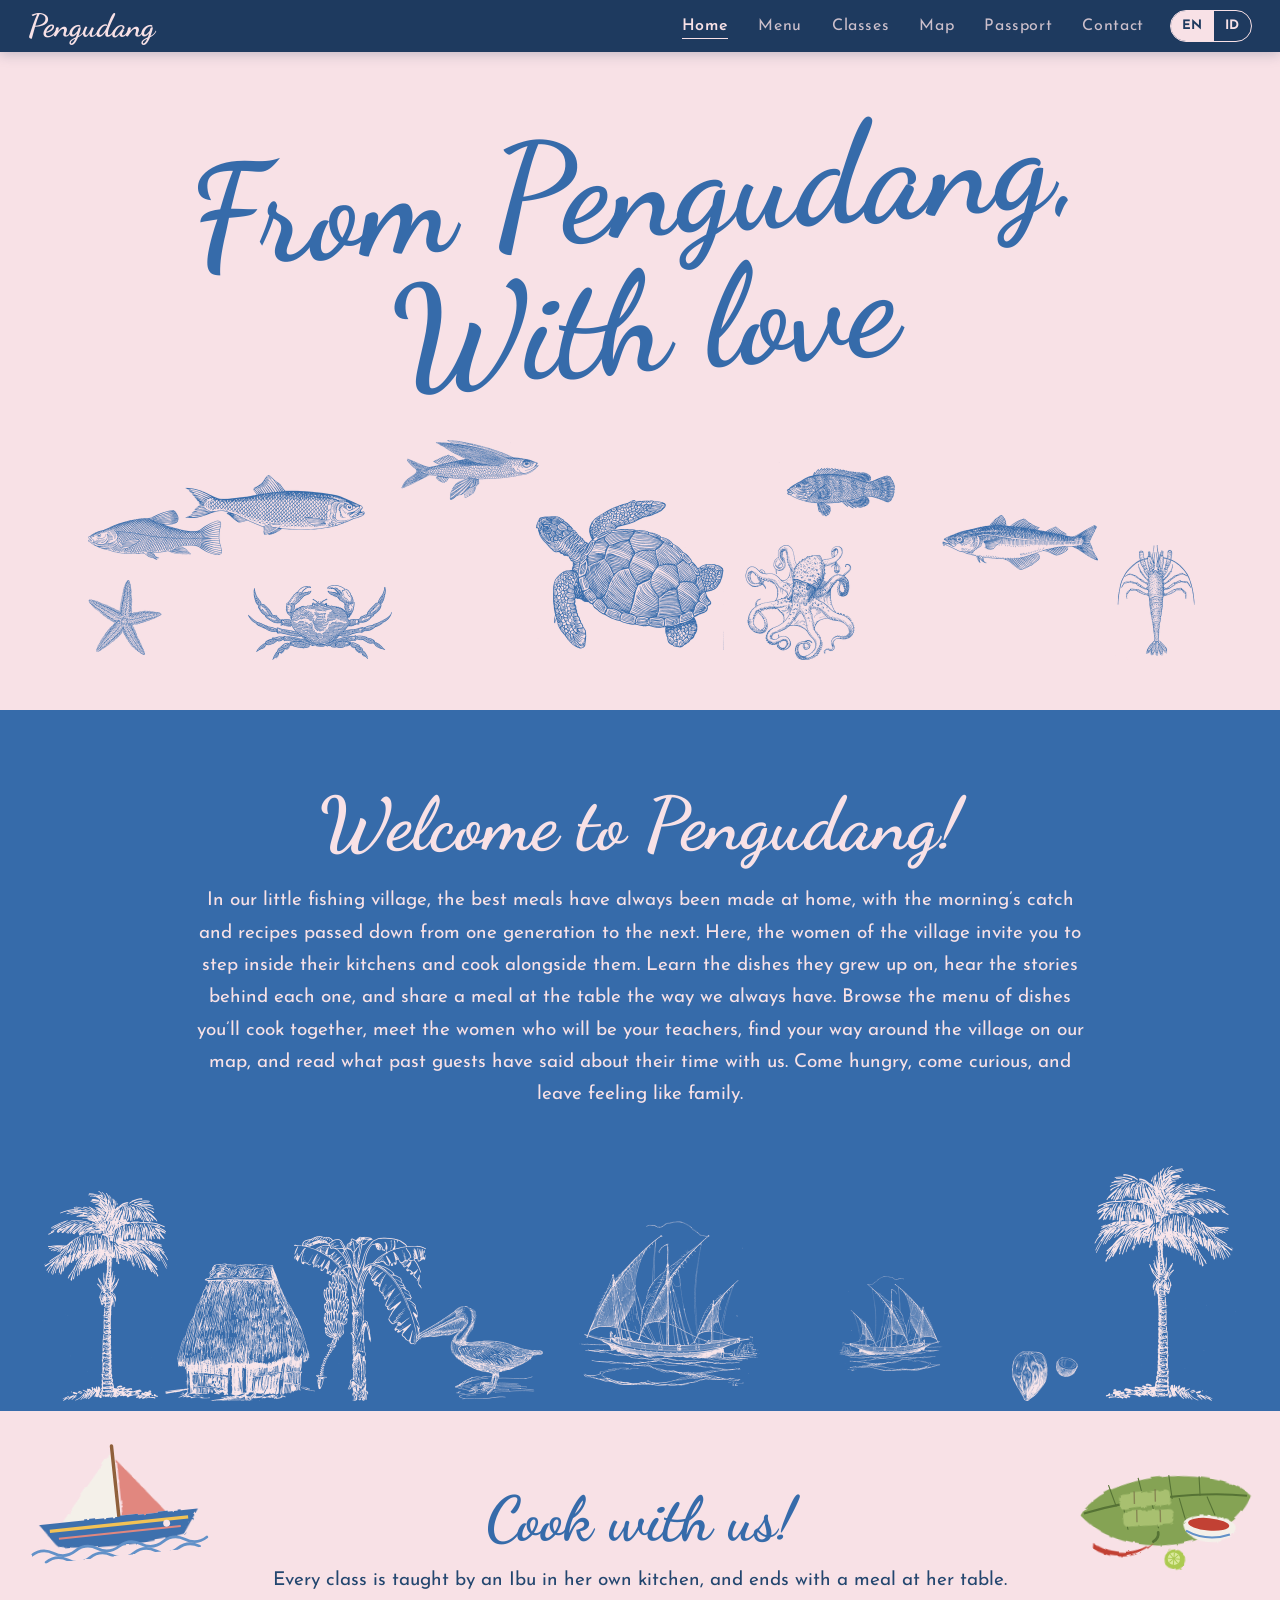
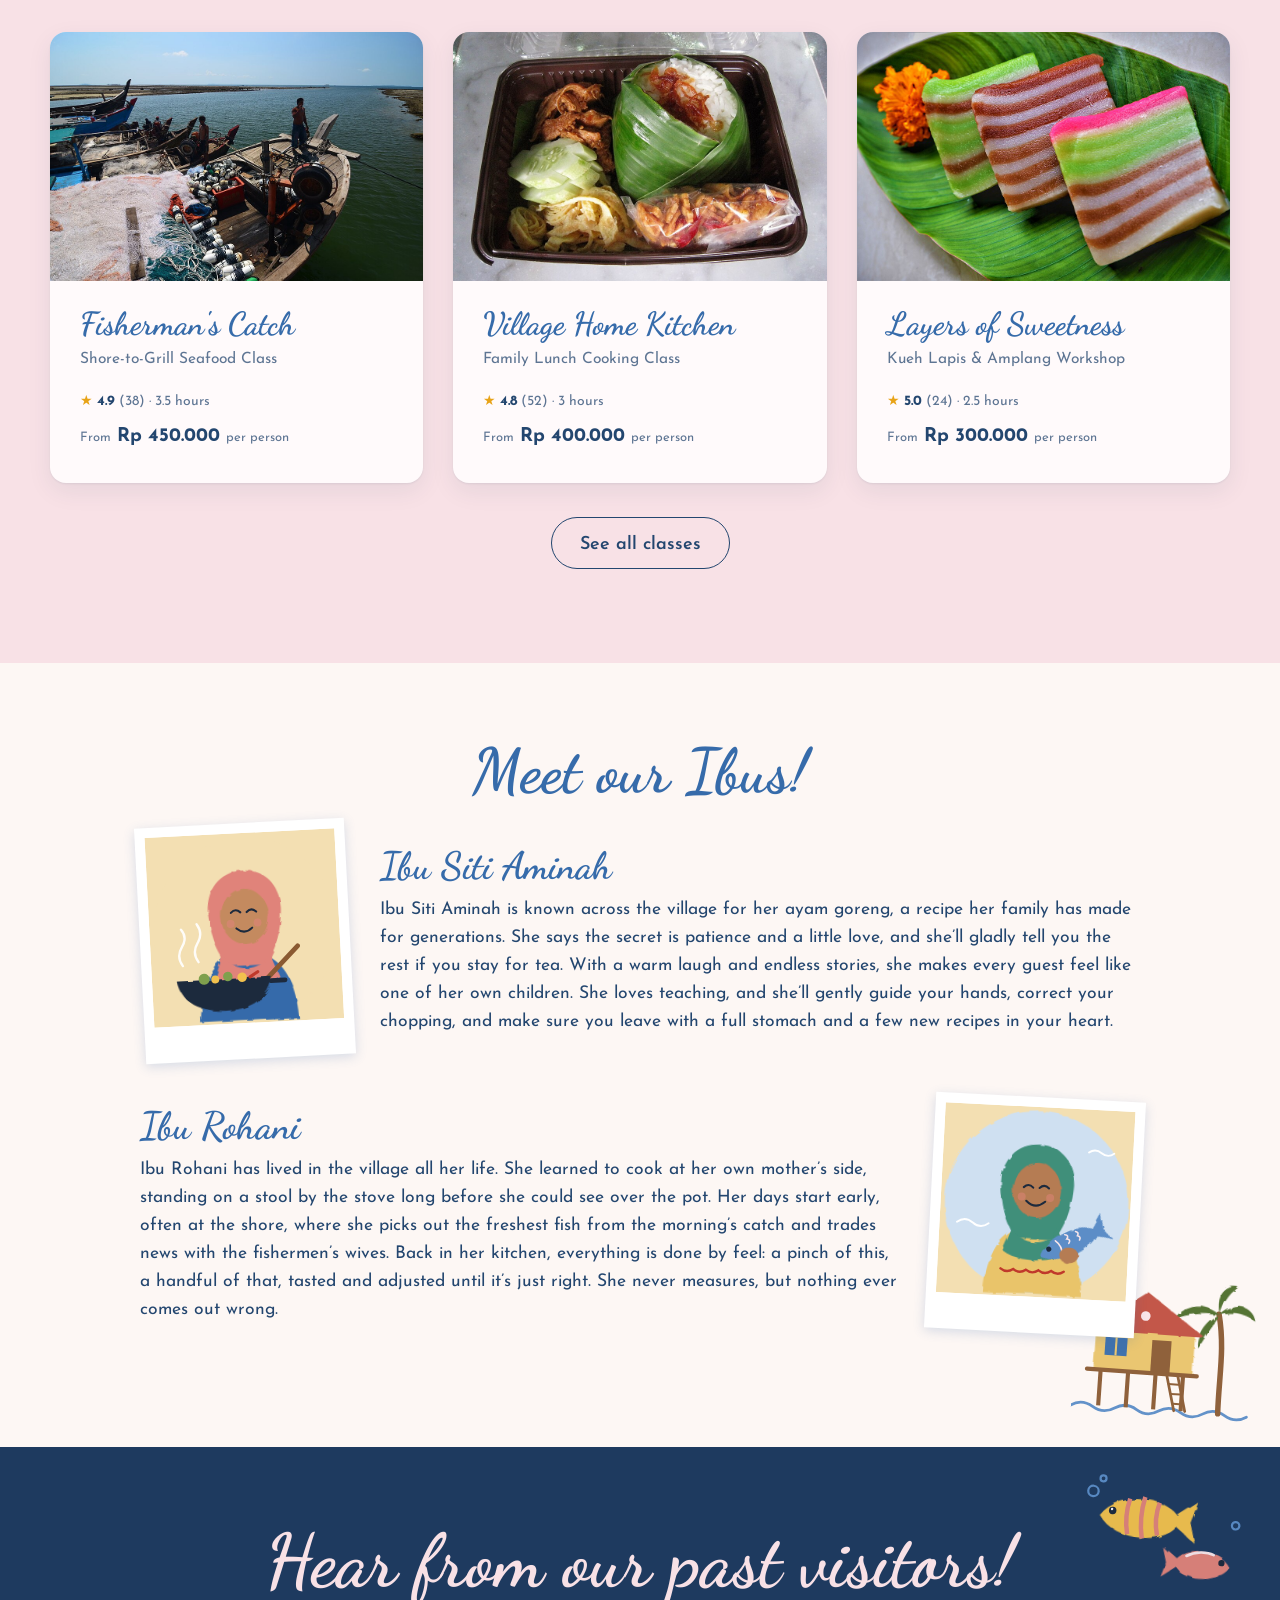
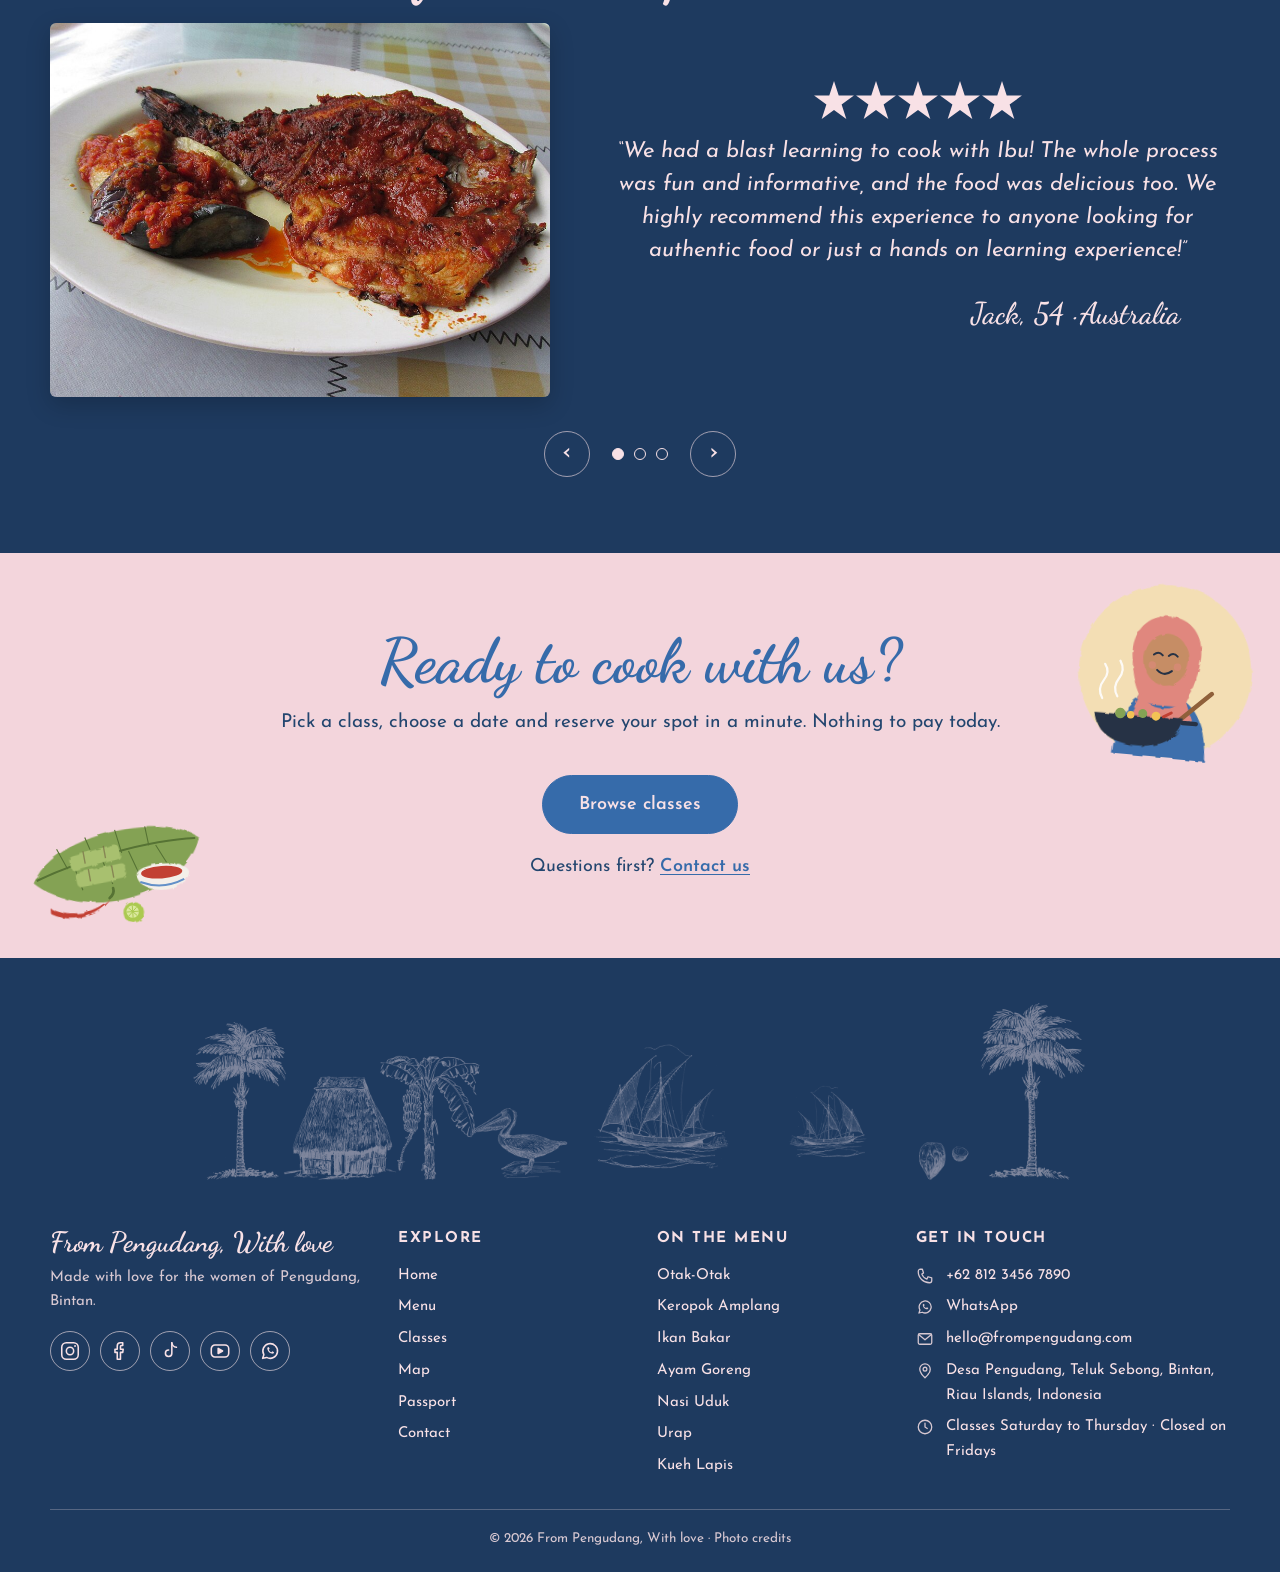
==== commit 524deb1b: "Engraving line art, Josefin Sans, navy nav, roomier boxes, review arrows - Sea and coast bands rebui" ====
--- a/index.html
+++ b/index.html
@@ -12,9 +12,9 @@
 <body data-page="home">
 <header id="nav"></header>
 <main>
-  <section class="section section--cream hero">
+  <section class="section section--pink hero">
     <h1 class="hero__title" data-i18n-html="home.title">From Pengudang,<br>With love</h1>
-    <img class="band" src="images/graphics/fish-band.svg" alt="" aria-hidden="true">
+    <img class="band" src="images/graphics/fish-band.png" alt="" aria-hidden="true">
   </section>
 
   <section class="section section--blue welcome">
@@ -22,7 +22,7 @@
       <h2 class="script-title" data-i18n="home.welcome">Welcome to Pengudang!</h2>
       <p data-i18n="home.intro"></p>
     </div>
-    <img class="band" src="images/graphics/village-band.svg" alt="" aria-hidden="true">
+    <img class="band" src="images/graphics/village-band.png" alt="" aria-hidden="true">
   </section>
 
   <section class="section section--pink">
--- a/css/fonts.css
+++ b/css/fonts.css
@@ -1,6 +1,6 @@
 /* Self-hosted Google Fonts (via Fontsource, SIL Open Font License)
    Dancing Script: headings. A flowing script that stays easy to read.
-   Lora: body text and sub-headings. A warm, bookish serif. */
+   Josefin Sans: body text and labels. A light, geometric sans. */
 @font-face { font-family: "Dancing Script"; src: url(../fonts/dancing-script-latin-wght-normal.woff2) format("woff2"); font-weight: 400 700; font-display: swap; }
-@font-face { font-family: "Lora"; src: url(../fonts/lora-latin-wght-normal.woff2) format("woff2"); font-weight: 400 700; font-style: normal; font-display: swap; }
-@font-face { font-family: "Lora"; src: url(../fonts/lora-latin-wght-italic.woff2) format("woff2"); font-weight: 400 700; font-style: italic; font-display: swap; }
+@font-face { font-family: "Josefin Sans"; src: url(../fonts/josefin-sans-latin-wght-normal.woff2) format("woff2"); font-weight: 100 700; font-style: normal; font-display: swap; }
+@font-face { font-family: "Josefin Sans"; src: url(../fonts/josefin-sans-latin-wght-italic.woff2) format("woff2"); font-weight: 100 700; font-style: italic; font-display: swap; }
--- a/css/style.css
+++ b/css/style.css
@@ -4,7 +4,7 @@
   --blue-dark: #2b5a93;
   --ink: #23466f;
   --navy: #1e3a5f;
-  --pink: #f9e6ea;
+  --pink: #f8e1e6;
   --pink-deep: #f1c9d2;
   /* section shades: cream (lightest) → pink → rose, and sky → blue → navy */
   --cream: #fdf7f4;
@@ -16,7 +16,7 @@
   --green: #4f8a3c;
   --muted: #5e7593;
   --script: "Dancing Script", "Brush Script MT", cursive;
-  --serif: "Lora", Georgia, "Times New Roman", serif;
+  --sans: "Josefin Sans", "Century Gothic", "Avenir", sans-serif;
   --maxw: 1180px;
 }
 
@@ -26,9 +26,9 @@
   margin: 0;
   background: var(--pink);
   color: var(--ink);
-  font-family: var(--serif);
-  font-size: 17px;
-  line-height: 1.6;
+  font-family: var(--sans);
+  font-size: 18px;
+  line-height: 1.65;
   -webkit-font-smoothing: antialiased;
 }
 img { max-width: 100%; display: block; }
@@ -64,7 +64,7 @@
 .script-title--md { font-size: clamp(40px, 5vw, 62px); }
 .script-title--sm { font-size: clamp(34px, 4vw, 48px); margin-top: 56px; }
 .subtitle { text-align: center; margin: -6px auto 36px; font-size: 19px; max-width: 760px; }
-.sub-title { font-family: var(--serif); font-weight: 600; font-size: 26px; margin: 10px 0 16px; color: var(--blue); }
+.sub-title { font-family: var(--sans); font-weight: 600; font-size: 26px; margin: 10px 0 16px; color: var(--blue); }
 
 /* ---------- Drawings ----------
    .band = wide line art (an <img>, colour baked into the SVG).
@@ -84,22 +84,19 @@
   position: sticky; top: 0; z-index: 50;
   display: flex; align-items: center; justify-content: flex-end; gap: 26px;
   padding: 10px 28px;
-  background: rgba(253, 247, 244, .95);
-  backdrop-filter: blur(6px);
-  color: var(--blue);
+  background: var(--navy);
+  color: var(--pink);
   font-size: 16px;
-  box-shadow: 0 1px 0 rgba(54, 107, 170, .12);
-}
-.nav--blue { background: rgba(54, 107, 170, .96); color: var(--pink); }
+  box-shadow: 0 2px 12px rgba(30, 58, 95, .25);
+}
 .nav__brand { margin-right: auto; font-family: var(--script); font-weight: 700; font-size: 32px; line-height: 1; text-decoration: none; }
-.nav__links { display: flex; gap: 24px; list-style: none; margin: 0; padding: 0; }
-.nav__links a { text-decoration: none; opacity: .85; padding: 4px 0; border-bottom: 1.5px solid transparent; }
+.nav__links { display: flex; gap: 30px; list-style: none; margin: 0; padding: 0; }
+.nav__links a { text-decoration: none; opacity: .8; letter-spacing: .04em; padding: 4px 0; border-bottom: 1.5px solid transparent; }
 .nav__links a:hover { opacity: 1; border-bottom-color: currentColor; }
 .nav__links a[aria-current="page"] { opacity: 1; font-weight: 600; border-bottom-color: currentColor; }
 .lang { display: inline-flex; border: 1.5px solid currentColor; border-radius: 99px; overflow: hidden; font-size: 13px; }
 .lang button { background: none; border: 0; color: inherit; padding: 4px 11px; cursor: pointer; font-weight: 700; letter-spacing: .04em; }
-.lang button[aria-pressed="true"] { background: var(--blue); color: var(--pink); }
-.nav--blue .lang button[aria-pressed="true"] { background: var(--pink); color: var(--blue); }
+.lang button[aria-pressed="true"] { background: var(--pink); color: var(--navy); }
 .nav__toggle { display: none; background: none; border: 0; color: inherit; cursor: pointer; padding: 4px; }
 
 /* ---------- Hero ---------- */
@@ -123,7 +120,7 @@
 .btn {
   display: inline-block; text-decoration: none; cursor: pointer;
   border: 1.5px solid currentColor; border-radius: 99px;
-  padding: 10px 26px; font-weight: 600; background: transparent; color: inherit;
+  padding: 12px 28px 9px; font-weight: 600; background: transparent; color: inherit;
   transition: background .15s, color .15s;
 }
 .btn--solid { background: var(--blue); color: var(--pink); border-color: var(--blue); }
@@ -145,13 +142,13 @@
 }
 .class-card:hover { transform: translateY(-4px); box-shadow: 0 1px 2px rgba(30,58,95,.08), 0 16px 36px rgba(30,58,95,.16); }
 .class-card__img { aspect-ratio: 3/2; object-fit: cover; width: 100%; background: var(--sky); }
-.class-card__body { padding: 18px 22px 22px; display: flex; flex-direction: column; flex: 1; }
+.class-card__body { padding: 26px 30px 30px; display: flex; flex-direction: column; flex: 1; }
 .class-card h3 { font-family: var(--script); font-size: 32px; font-weight: 700; margin: 0; line-height: 1.1; color: var(--blue); }
 .class-card__link { text-decoration: none; }
 .class-card__link::after { content: ""; position: absolute; inset: 0; z-index: 1; }
-.class-card__sub { margin: 2px 0 12px; font-size: 15.5px; color: var(--muted); }
+.class-card__sub { margin: 4px 0 18px; font-size: 15.5px; color: var(--muted); }
 .class-card__facts { margin: auto 0 0; font-size: 14px; color: var(--muted); }
-.class-card .price { margin: 4px 0 0; }
+.class-card .price { margin: 8px 0 0; }
 .price b { font-size: 19px; color: var(--ink); }
 .price small { color: var(--muted); font-size: 13px; }
 .rating__star { color: #e8a317; }
@@ -166,7 +163,7 @@
 .eyebrow--sm { font-size: 12px; margin-bottom: 6px; }
 .eyebrow--sm::after { display: none; }
 
-.includes { display: grid; grid-template-columns: repeat(4, 1fr); gap: 18px; list-style: none; padding: 0; margin: 0 auto; max-width: 980px; }
+.includes { display: grid; grid-template-columns: repeat(4, 1fr); gap: 28px; list-style: none; padding: 0; margin: 0 auto; max-width: 980px; }
 .includes li { display: flex; flex-direction: column; align-items: center; gap: 10px; text-align: center; font-size: 15.5px; line-height: 1.4; }
 .includes svg { width: 52px; height: 52px; padding: 12px; border-radius: 50%; background: var(--pink); fill: none; stroke: var(--blue); stroke-width: 1.6; stroke-linecap: round; stroke-linejoin: round; }
 
@@ -189,25 +186,28 @@
 .stars--sm svg { width: 18px; height: 17px; fill: #e8a317; }
 .review blockquote { margin: 0; font-size: 22px; line-height: 1.5; font-style: italic; }
 .review cite { display: block; text-align: right; font-style: normal; font-family: var(--script); font-size: 30px; font-weight: 600; margin-top: 22px; padding-right: 8%; }
-.carousel__dots { display: flex; justify-content: center; gap: 10px; margin-top: 30px; }
+.carousel__nav { display: flex; justify-content: center; align-items: center; gap: 22px; margin-top: 34px; }
+.carousel__dots { display: flex; justify-content: center; gap: 10px; }
+.carousel__arrow { width: 46px; height: 46px; border-radius: 50%; border: 1.5px solid rgba(248,225,230,.6); background: none; color: var(--pink); font-size: 26px; line-height: 1; cursor: pointer; padding: 0 0 3px; }
+.carousel__arrow:hover { background: var(--pink); color: var(--navy); }
 .carousel__dots button { width: 12px; height: 12px; border-radius: 50%; border: 1.5px solid var(--pink); background: none; cursor: pointer; padding: 0; }
 .carousel__dots button[aria-pressed="true"] { background: var(--pink); }
 
 /* ---------- Form ---------- */
 .form-card {
   background: var(--blue); color: var(--pink);
-  border-radius: 16px; padding: 24px 32px 30px; max-width: 980px; margin: 0 auto;
+  border-radius: 18px; padding: 40px 44px 44px; max-width: 980px; margin: 0 auto;
   box-shadow: 0 4px 0 rgba(43,90,147,.35);
 }
 .section--pink .form-card { background: var(--white); color: var(--ink); box-shadow: 0 8px 24px rgba(30,58,95,.08); }
 .form-card h3 { margin: 0 0 14px; font-size: 22px; font-weight: 600; }
-.form-grid { display: grid; grid-template-columns: 1fr 1fr; gap: 0 28px; }
+.form-grid { display: grid; grid-template-columns: 1fr 1fr; gap: 6px 28px; }
 .form-grid .full { grid-column: 1 / -1; }
-.field { display: block; margin-bottom: 12px; }
-.field span { display: block; font-size: 14px; margin-bottom: 4px; }
+.field { display: block; margin-bottom: 16px; }
+.field span { display: block; font-size: 15px; margin-bottom: 6px; }
 .field--pair { display: grid; grid-template-columns: 1.4fr 1fr; gap: 12px; }
 .field input, .field select, .field textarea {
-  width: 100%; border: 0; border-radius: 6px; padding: 10px 12px;
+  width: 100%; border: 0; border-radius: 8px; padding: 13px 14px 11px;
   background: #4a7cb6; color: #fff; font: inherit; font-size: 16px;
 }
 .section--pink .field input, .section--pink .field select, .section--pink .field textarea, .modal .field input, .modal .field textarea { background: #fff; color: var(--ink); border: 1px solid rgba(54,107,170,.3); }
@@ -238,10 +238,10 @@
 .lead { font-size: 19px; margin: 22px 0 6px; }
 .detail { padding: 26px 0; border-bottom: 1px solid rgba(54,107,170,.18); }
 .detail:last-child { border-bottom: 0; }
-.detail h2 { font-family: var(--serif); font-size: 24px; font-weight: 600; margin: 0 0 14px; color: var(--blue); }
+.detail h2 { font-family: var(--sans); font-size: 24px; font-weight: 600; margin: 0 0 14px; color: var(--blue); }
 .detail h3 { font-size: 17px; margin: 0 0 8px; }
 .detail p { margin: 0 0 12px; }
-.about { list-style: none; padding: 0; margin: 0; display: grid; gap: 16px; }
+.about { list-style: none; padding: 0; margin: 0; display: grid; gap: 22px; }
 .about li { display: grid; grid-template-columns: 26px 1fr; gap: 14px; align-items: start; }
 .about svg { color: var(--blue); margin-top: 2px; }
 .about b { display: block; }
@@ -272,17 +272,17 @@
 .important { display: grid; grid-template-columns: repeat(3, 1fr); gap: 24px; font-size: 15.5px; }
 .review-summary { display: flex; align-items: center; gap: 14px; font-size: 15px; color: var(--muted); }
 .review-summary .big { font-size: 44px; font-weight: 700; color: var(--ink); line-height: 1; }
-.mini-review { margin: 0 0 16px; padding: 16px 18px; background: var(--white); border-radius: 12px; }
+.mini-review { margin: 0 0 18px; padding: 24px 28px; background: var(--white); border-radius: 12px; }
 .mini-review blockquote { margin: 0 0 6px; font-style: italic; }
 .mini-review figcaption { font-weight: 600; font-size: 15px; color: var(--blue); }
 
 /* Availability box */
 .class-aside { position: sticky; top: 76px; }
-.avail { background: var(--white); border-radius: 18px; padding: 22px; box-shadow: 0 2px 0 rgba(54,107,170,.12), 0 14px 34px rgba(54,107,170,.16); }
+.avail { background: var(--white); border-radius: 18px; padding: 32px 30px; box-shadow: 0 2px 0 rgba(54,107,170,.12), 0 14px 34px rgba(54,107,170,.16); }
 .avail__price b { font-size: 26px; }
 .avail__price small { color: var(--muted); }
 .avail__title { font-size: 18px; margin: 10px 0 12px; font-weight: 600; }
-.avail__pax { display: flex; justify-content: space-between; align-items: center; padding: 10px 14px; border: 1px solid rgba(54,107,170,.25); border-radius: 10px; margin-bottom: 14px; }
+.avail__pax { display: flex; justify-content: space-between; align-items: center; padding: 14px 18px; border: 1px solid rgba(54,107,170,.25); border-radius: 10px; margin-bottom: 14px; }
 .stepper { display: flex; align-items: center; gap: 12px; }
 .stepper button { width: 32px; height: 32px; border-radius: 50%; border: 1.5px solid var(--blue); background: none; color: var(--blue); cursor: pointer; font-size: 18px; line-height: 1; }
 .stepper button:disabled { opacity: .3; cursor: default; }
@@ -305,7 +305,7 @@
 .avail__times { margin-top: 14px; }
 .avail__label { font-size: 14.5px; margin: 0 0 8px; color: var(--muted); }
 .slots { display: grid; grid-template-columns: 1fr 1fr; gap: 8px; }
-.slot { display: flex; flex-direction: column; align-items: flex-start; padding: 8px 12px; border: 1.5px solid rgba(54,107,170,.35); border-radius: 10px; background: none; color: inherit; cursor: pointer; text-align: left; }
+.slot { display: flex; flex-direction: column; align-items: flex-start; padding: 12px 16px; border: 1.5px solid rgba(54,107,170,.35); border-radius: 10px; background: none; color: inherit; cursor: pointer; text-align: left; }
 .slot small { font-size: 12px; color: var(--muted); }
 .slot.is-sel { border-color: var(--blue); background: rgba(54,107,170,.08); box-shadow: inset 0 0 0 1px var(--blue); }
 .slot:disabled { opacity: .45; cursor: default; }
@@ -345,30 +345,30 @@
 .dish-detail__img { width: 100%; aspect-ratio: 4/5; object-fit: cover; border-radius: 4px; position: sticky; top: 80px; }
 .dish-detail .script-title { text-align: left; margin-bottom: 14px; }
 .dish-detail__story { font-size: 18.5px; margin: 0 0 24px; }
-.dish-detail__box { background: var(--pink); border-radius: 12px; padding: 18px 22px; margin-bottom: 24px; }
+.dish-detail__box { background: var(--pink); border-radius: 14px; padding: 26px 30px; margin-bottom: 24px; }
 .dish-detail__box p:last-child { margin: 0; }
-.dish-detail__cta { display: flex; justify-content: space-between; align-items: center; gap: 16px; flex-wrap: wrap; padding: 18px 22px; border: 1px solid rgba(54,107,170,.25); border-radius: 12px; }
+.dish-detail__cta { display: flex; justify-content: space-between; align-items: center; gap: 16px; flex-wrap: wrap; padding: 24px 28px; border: 1px solid rgba(54,107,170,.25); border-radius: 14px; }
 .dish-detail__cta div { display: flex; flex-direction: column; }
 .dish-detail__cta b { font-family: var(--script); font-size: 30px; color: var(--blue); line-height: 1.2; }
 
 /* ---------- Contact ---------- */
 .page-head { padding-bottom: 40px; }
 .contact-layout { display: grid; grid-template-columns: 1.5fr 1fr; gap: 48px; align-items: start; }
-.contact-cards { list-style: none; padding: 0; margin: 0 0 18px; display: grid; gap: 10px; }
-.contact-cards li { display: grid; grid-template-columns: 40px 1fr; gap: 14px; align-items: center; background: var(--white); border-radius: 12px; padding: 12px 16px; }
+.contact-cards { list-style: none; padding: 0; margin: 0 0 24px; display: grid; gap: 14px; }
+.contact-cards li { display: grid; grid-template-columns: 40px 1fr; gap: 14px; align-items: center; background: var(--white); border-radius: 14px; padding: 18px 22px; }
 .contact-cards svg { width: 40px; height: 40px; padding: 9px; border-radius: 50%; background: var(--sky); color: var(--blue); }
 .contact-cards b { display: block; font-size: 13px; text-transform: uppercase; letter-spacing: .1em; color: var(--muted); font-weight: 600; }
 .contact-cards a { color: var(--blue); font-weight: 600; text-decoration: none; }
 .contact-cards a:hover { text-decoration: underline; }
 .socials--dark a { border-color: rgba(54,107,170,.4) !important; color: var(--blue); }
 .socials--dark a:hover { background: var(--blue) !important; color: var(--pink) !important; }
-.book-note { margin-top: 24px; padding: 20px; border-radius: 12px; background: var(--sky); }
+.book-note { margin-top: 28px; padding: 28px; border-radius: 12px; background: var(--sky); }
 .book-note p { margin: 0 0 12px; }
 
 /* ---------- Checkout ---------- */
 .checkout { max-width: min(560px, 94vw); }
 .checkout h3 { margin-bottom: 14px; }
-.checkout__summary { display: grid; grid-template-columns: 84px 1fr; gap: 6px 14px; align-items: center; background: var(--white); border-radius: 12px; padding: 12px; margin-bottom: 16px; }
+.checkout__summary { display: grid; grid-template-columns: 84px 1fr; gap: 6px 14px; align-items: center; background: var(--white); border-radius: 14px; padding: 18px; margin-bottom: 22px; }
 .checkout__summary img { width: 84px; height: 84px; object-fit: cover; border-radius: 8px; margin: 0; aspect-ratio: auto; }
 .checkout__summary div { display: flex; flex-direction: column; font-size: 15px; }
 .checkout__summary b { font-size: 17px; }
@@ -459,7 +459,7 @@
 .photo-frame .remove { position: absolute; top: -10px; right: -10px; width: 24px; height: 24px; border-radius: 50%; border: 0; background: var(--blue); color: #fff; cursor: pointer; font-size: 14px; line-height: 1; }
 .photos .add-box { position: absolute; left: 12%; top: 40px; width: 70%; min-height: 200px; font-size: 16px; }
 
-.stamps-title { font-family: var(--serif); font-size: 24px; margin: 0 0 4px; position: relative; }
+.stamps-title { font-family: var(--sans); font-size: 24px; margin: 0 0 4px; position: relative; }
 .progress { font-size: 14px; margin: 0 0 16px; color: #4c5b70; position: relative; }
 .stamp-grid { display: grid; grid-template-columns: repeat(3, 1fr); gap: 14px; position: relative; }
 .stamp {
@@ -481,21 +481,21 @@
 .icon-btn svg, .btn--icon svg, .steps svg { width: 22px; height: 22px; fill: none; stroke: currentColor; stroke-width: 1.8; stroke-linecap: round; stroke-linejoin: round; }
 .btn--icon { display: inline-flex; align-items: center; gap: 8px; }
 .steps { list-style: none; padding: 0; margin: 0 auto 28px; display: flex; justify-content: center; gap: 10px; flex-wrap: wrap; }
-.steps a, .steps .step { display: flex; align-items: center; gap: 8px; padding: 8px 16px 8px 10px; border-radius: 99px; background: var(--white); color: var(--ink); text-decoration: none; font-size: 15px; box-shadow: 0 1px 2px rgba(30,58,95,.08); }
+.steps a, .steps .step { display: flex; align-items: center; gap: 8px; padding: 10px 22px 10px 12px; border-radius: 99px; background: var(--white); color: var(--ink); text-decoration: none; font-size: 15px; box-shadow: 0 1px 2px rgba(30,58,95,.08); }
 .steps a:hover { background: var(--sky); }
 .steps svg { width: 30px; height: 30px; padding: 5px; border-radius: 50%; background: var(--pink); color: var(--blue); }
 .cook-btn { position: relative; margin-top: 16px; font-size: 14px; padding: 7px 16px; }
 
 /* ---------- Credits ---------- */
 .credits { list-style: none; padding: 0; margin: 0 0 30px; display: grid; gap: 12px; }
-.credits li { background: var(--white); border-radius: 10px; padding: 12px 16px; font-size: 15.5px; }
+.credits li { background: var(--white); border-radius: 12px; padding: 18px 24px; font-size: 15.5px; }
 .credits a { font-weight: 600; color: var(--blue); }
 .credits small { color: var(--muted); }
 
 /* ---------- Modal ---------- */
 .modal { border: 0; padding: 0; border-radius: 16px; max-width: min(680px, 92vw); color: var(--ink); background: var(--pink); }
 .modal::backdrop { background: rgba(29, 42, 61, .55); }
-.modal__inner { padding: 26px; }
+.modal__inner { padding: 38px 36px 32px; }
 .modal img { width: 100%; aspect-ratio: 16/9; object-fit: cover; border-radius: 10px; margin-bottom: 14px; }
 .modal h3 { font-family: var(--script); font-size: 40px; margin: 0 0 8px; color: var(--blue); }
 .modal p { margin: 0 0 12px; font-size: 16.5px; }
@@ -506,7 +506,7 @@
 .footer { background: var(--navy); color: var(--pink); font-size: 15px; padding: 34px 24px 22px; position: relative; }
 .footer__art { display: block; width: 100%; max-width: 900px; height: auto; margin: 0 auto 30px; opacity: .45; }
 .footer__grid { max-width: var(--maxw); margin: 0 auto; display: grid; grid-template-columns: 1.4fr 1fr 1fr 1.4fr; gap: 34px; padding: 10px 0 30px; border-bottom: 1px solid rgba(249,230,234,.25); }
-.footer h2 { font-family: var(--serif); font-size: 15px; text-transform: uppercase; letter-spacing: .1em; margin: 0 0 12px; font-weight: 700; }
+.footer h2 { font-family: var(--sans); font-size: 15px; text-transform: uppercase; letter-spacing: .1em; margin: 0 0 12px; font-weight: 700; }
 .footer ul { list-style: none; padding: 0; margin: 0; display: grid; gap: 7px; }
 .footer a { text-decoration: none; }
 .footer a:hover { text-decoration: underline; }
@@ -578,6 +578,7 @@
   .stars svg { width: 32px; height: 30px; }
   .photos { min-height: 300px; }
   .footer__grid { grid-template-columns: 1fr; }
+  .band { height: 150px; object-fit: cover; object-position: center bottom; }
   .gallery { grid-template-columns: 1fr; grid-template-rows: auto; aspect-ratio: auto; }
   .gallery img:not(.gallery__main) { display: none; }
   .gallery__main { aspect-ratio: 4 / 3; }
